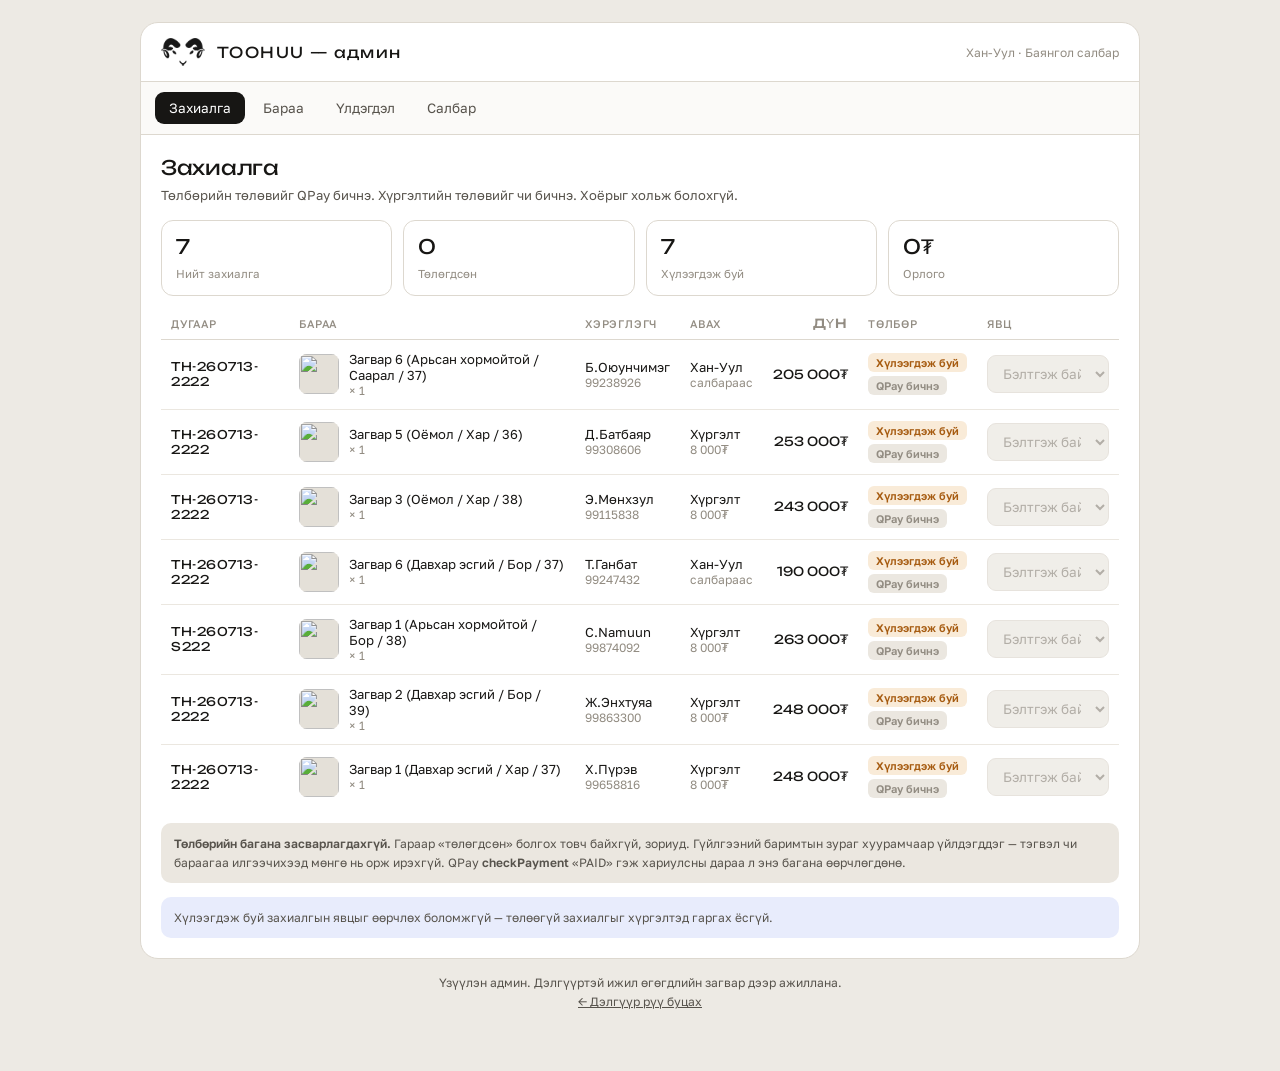
==== admin.html @ 9daf8ca8 "Admin: light/dark mode that follows the system setting" ====
<!DOCTYPE html>
<html lang="mn">
<head>
<meta charset="utf-8">
<meta name="viewport" content="width=device-width, initial-scale=1">
<meta name="color-scheme" content="light dark">
<meta name="theme-color" content="#FFFFFF" media="(prefers-color-scheme: light)">
<meta name="theme-color" content="#1C1B19" media="(prefers-color-scheme: dark)">
<link rel="icon" href="[data-uri]">
<title>TOOHUU — админ</title>
<link rel="preconnect" href="https://fonts.googleapis.com">
<link rel="preconnect" href="https://fonts.gstatic.com" crossorigin>
<link href="https://fonts.googleapis.com/css2?family=Unbounded:wght@400;600&family=Golos+Text:wght@400;500;600&display=swap" rel="stylesheet">
<style>
  :root{
    --ink:#171614; --ink-2:#57534C; --ink-3:#928C82;
    --paper:#EDEAE4; --card:#FFF; --line:#DDD8CF; --line-2:#EBE7E0;
    --signal:#1E4FE0; --signal-soft:#E8ECFC;
    --ok:#0F6B45; --ok-soft:#DFF0E7;
    --warn:#A65B10; --warn-soft:#F9EBD8;
    --stop:#A82121; --stop-soft:#F8E5E5;
    --on-ink:#fff; --subtle:#FBFAF8; --img:#E4E0D8; --bar:rgba(255,255,255,.94);
    --hot-bg:#2B1A12; --hot-fg:#F6C89A; --ticket:#171614;
    color-scheme: light;
  }
  /* ── dark mode: follows the phone / computer setting automatically ── */
  @media (prefers-color-scheme: dark){
    :root{
      color-scheme: dark;
      --ink:#EDEAE4; --ink-2:#B9B4AB; --ink-3:#8C877E; --on-ink:#171614;
      --paper:#121110; --card:#1C1B19; --line:#36332E; --line-2:#2A2825;
      --subtle:#232120; --img:#2B2926; --bar:rgba(28,27,25,.92);
      --hot-bg:#F6C89A; --hot-fg:#2B1A12;
      --signal:#4C74FF; --signal-soft:#1B2340;
      --ok:#5FD3A0; --ok-soft:#163126;
      --warn:#F0B26A; --warn-soft:#3A2A17;
      --stop:#E5534B; --stop-soft:#3C1C1B;
      --ticket:#262420;
    }
    .mark img{filter:invert(1)}                 /* black logo -> white on dark */
  }

  *{box-sizing:border-box;margin:0;padding:0}
  body{font-family:'Golos Text',system-ui,sans-serif;background:var(--paper);color:var(--ink);
       -webkit-font-smoothing:antialiased;padding:22px 14px 60px}
  .wrap{max-width:1000px;margin:0 auto;background:var(--card);border:1px solid var(--line);border-radius:18px;overflow:hidden}

  header{display:flex;align-items:center;gap:12px;padding:15px 20px;border-bottom:1px solid var(--line)}
  .mark{width:44px;display:grid;place-items:center;flex:none}
  .mark img{width:100%;height:auto;display:block}
  .brand{font-family:'Unbounded';font-size:15px;letter-spacing:1.4px}
  .who{margin-left:auto;font-size:12px;color:var(--ink-3)}

  nav{display:flex;gap:4px;padding:10px 14px;border-bottom:1px solid var(--line);background:var(--subtle)}
  nav button{border:none;background:none;font:inherit;font-size:13.5px;padding:8px 14px;border-radius:9px;
             cursor:pointer;color:var(--ink-2)}
  nav button[aria-current="true"]{background:var(--ink);color:var(--on-ink)}
  nav button:focus-visible{outline:2px solid var(--signal);outline-offset:2px}
  .badge{display:inline-block;margin-left:6px;background:var(--stop);color:#fff;font-size:10px;font-weight:600;
         border-radius:999px;padding:1px 6px;vertical-align:1px}

  main{padding:20px}
  h1{font-family:'Unbounded';font-size:20px;font-weight:400;letter-spacing:-.3px}
  .lede{font-size:13px;color:var(--ink-2);margin-top:5px;line-height:1.55}
  .eyebrow{font-size:10.5px;letter-spacing:1.5px;text-transform:uppercase;color:var(--ink-3);margin:22px 0 9px}

  table{width:100%;border-collapse:collapse;margin-top:12px;font-size:13px}
  th{text-align:left;font-weight:500;font-size:11px;letter-spacing:.8px;text-transform:uppercase;color:var(--ink-3);
     padding:8px 10px;border-bottom:1px solid var(--line)}
  td{padding:11px 10px;border-bottom:1px solid var(--line-2);vertical-align:middle}
  tr:last-child td{border-bottom:none}
  .mono{font-family:'Unbounded';font-size:12px;letter-spacing:.5px}
  .num{text-align:right;font-family:'Unbounded';font-size:12.5px;white-space:nowrap}

  .pill{display:inline-block;font-size:11px;font-weight:600;padding:3px 8px;border-radius:6px;white-space:nowrap}
  .pill.paid{background:var(--ok-soft);color:var(--ok)}
  .pill.pending{background:var(--warn-soft);color:var(--warn)}
  .pill.cancel{background:var(--stop-soft);color:var(--stop)}
  .pill.lock{background:var(--line-2);color:var(--ink-3)}
  .pill.hot{background:var(--hot-bg);color:var(--hot-fg)}
  .pill.new{background:var(--signal);color:#fff}
  .tick{display:flex;align-items:center;gap:8px;font-size:13px;color:var(--ink);letter-spacing:0;
        text-transform:none;margin:0;padding:9px 0}
  .tick input{width:16px;height:16px;accent-color:var(--ink);cursor:pointer}
  /* variants: a list, not a 7-column table, so it works one-handed on a phone */
  .vfilter{display:flex;flex-wrap:wrap;align-items:center;gap:6px;margin-top:10px}
  .vfilter>span{font-size:10.5px;letter-spacing:1.3px;text-transform:uppercase;color:var(--ink-3);min-width:70px}
  .fchip{flex:none;border:1px solid var(--line);background:var(--card);border-radius:999px;padding:6px 12px;
         font:inherit;font-size:12.5px;cursor:pointer;color:var(--ink)}
  .fchip[aria-pressed="true"]{background:var(--ink);color:var(--on-ink);border-color:var(--ink)}
  .vcount{font-size:12.5px;color:var(--ink-3);margin-left:auto}
  .vlist{margin-top:12px;border:1px solid var(--line);border-radius:12px;overflow:hidden}
  .vrow{display:grid;grid-template-columns:minmax(170px,1.3fr) 100px 118px 2fr;gap:10px 14px;align-items:center;
        padding:9px 12px;border-bottom:1px solid var(--line-2)}
  .vrow:last-child{border-bottom:none}
  .vrow.off{background:var(--subtle)}
  .vrow.off .vsel span,.vrow.off .vprice{opacity:.45}
  label.vsel,label.vpre{display:flex;align-items:center;margin:0;letter-spacing:0;text-transform:none;cursor:pointer}
  label.vsel{gap:10px;font-size:13.5px;color:var(--ink)}
  label.vpre{gap:7px;font-size:12.5px;color:var(--ink-2)}
  .vsel input,.vpre input{width:18px;height:18px;accent-color:var(--ink);flex:none;margin:0}
  .vprice{font-family:'Unbounded';font-size:12.5px;text-align:right;white-space:nowrap}
  .vstock{display:flex;flex-wrap:wrap;gap:8px 14px;justify-content:flex-end}
  .stepper{display:flex;align-items:center;gap:4px}
  .stepper span{font-size:11.5px;color:var(--ink-3);margin-right:2px;max-width:96px;overflow:hidden;
                text-overflow:ellipsis;white-space:nowrap}
  .stepper button{width:30px;height:30px;border:1px solid var(--line);border-radius:8px;background:var(--card);
                  font-size:16px;line-height:1;cursor:pointer;color:var(--ink);padding:0}
  .stepper button:disabled{opacity:.35;cursor:default}
  .stepper input{width:54px;padding:5px 4px;text-align:center;font-size:13px}
  .stepper.dim{opacity:.5}
  .vempty{padding:18px;text-align:center;color:var(--ink-3);font-size:13px}
  /* branches */
  .blist{margin-top:14px;border:1px solid var(--line);border-radius:12px}
  .brow{display:grid;grid-template-columns:1fr auto auto;gap:10px 12px;align-items:center;padding:10px 12px;
        border-bottom:1px solid var(--line-2)}
  .brow:last-child{border-bottom:none}
  .bmeta{font-size:12px;color:var(--ink-3);white-space:nowrap}
  .gallery{display:grid;grid-template-columns:repeat(auto-fill,minmax(112px,1fr));gap:10px;padding:10px;
           border:1.5px dashed var(--line);border-radius:14px;background:var(--subtle);transition:border-color .15s,background .15s}
  .gallery.drag{border-color:var(--signal);background:var(--signal-soft)}
  .gtile{position:relative;aspect-ratio:1;border-radius:10px;overflow:hidden;background:var(--img);border:2px solid transparent}
  .gtile.main{border-color:var(--ink)}
  .gtile img{width:100%;height:100%;object-fit:cover;display:block;cursor:pointer}
  .gmain{position:absolute;left:6px;top:6px;background:var(--ink);color:var(--on-ink);font-size:10.5px;font-weight:600;
         padding:2px 7px;border-radius:6px}
  .gx{position:absolute;right:5px;top:5px;width:26px;height:26px;border-radius:50%;border:none;
      background:rgba(0,0,0,.62);color:#fff;cursor:pointer;font-size:15px;line-height:1}
  .gmove{position:absolute;left:5px;right:5px;bottom:5px;display:flex;justify-content:space-between}
  .gmove button{width:28px;height:26px;border:none;border-radius:7px;background:rgba(255,255,255,.9);color:#171614;cursor:pointer;font-size:13px}
  .gmove button:disabled{opacity:0;pointer-events:none}
  label.gadd{aspect-ratio:1;margin:0;border:1.5px dashed var(--ink-3);border-radius:10px;background:var(--card);
             display:flex;flex-direction:column;align-items:center;justify-content:center;gap:4px;cursor:pointer;
             font-size:12px;letter-spacing:0;text-transform:none;color:var(--ink-2);text-align:center}
  label.gadd b{font-size:28px;font-weight:400;line-height:1}
  label.gadd:hover{border-color:var(--ink)}
  .ghint{font-size:12px;color:var(--ink-3);margin-top:7px;line-height:1.5}
  details.more{margin:0 0 14px}
  details.more summary{cursor:pointer;font-size:12.5px;color:var(--ink-2)}

  select,input,textarea{border:1px solid var(--line);border-radius:9px;padding:9px 11px;font:inherit;font-size:13.5px;
    background:var(--card);color:var(--ink);width:100%;resize:none}
  select:focus,input:focus,textarea:focus{outline:none;border-color:var(--signal)}
  select:disabled{background:var(--line-2);color:var(--ink-3);cursor:not-allowed}
  label{display:block;font-size:10.5px;letter-spacing:1.3px;text-transform:uppercase;color:var(--ink-3);margin:0 0 6px}
  .field{margin-bottom:14px}
  .cols{display:grid;grid-template-columns:1fr 1fr;gap:14px}
  .cols3{display:grid;grid-template-columns:1fr 1fr 1fr;gap:14px}

  .btn{border:none;border-radius:10px;padding:11px 18px;font:inherit;font-size:13.5px;font-weight:600;
       background:var(--ink);color:var(--on-ink);cursor:pointer}
  .btn:disabled{background:var(--line);color:var(--ink-3);cursor:not-allowed}
  .btn.signal{background:var(--signal);color:#fff}
  .btn.ghost{background:none;border:1px solid var(--line);color:var(--ink);font-weight:500}
  .btn.sm{padding:7px 12px;font-size:12.5px}
  .btn:focus-visible{outline:2px solid var(--signal);outline-offset:2px}
  .bar{display:flex;gap:9px;align-items:center;margin-top:18px;flex-wrap:wrap}

  .note{font-size:12px;line-height:1.6;color:var(--ink-2);background:var(--signal-soft);border-radius:10px;
        padding:11px 13px;margin-top:14px}
  .note.warn{background:var(--warn-soft);color:var(--warn)}
  .note.lock{background:var(--line-2);color:var(--ink-2)}
  .note b{font-weight:600}

  .steps{display:flex;gap:6px;margin-bottom:20px;flex-wrap:wrap}
  .stp{font-size:12px;padding:6px 11px;border-radius:8px;background:var(--line-2);color:var(--ink-3)}
  .stp.on{background:var(--ink);color:var(--on-ink)}
  .stp.done{background:var(--ok-soft);color:var(--ok)}

  .chips{display:flex;flex-wrap:wrap;gap:6px;margin-top:8px}
  .chip{display:flex;align-items:center;gap:6px;border:1px solid var(--line);border-radius:8px;padding:6px 10px;
        font-size:12.5px;background:var(--subtle)}
  .chip button{border:none;background:none;color:var(--ink-3);cursor:pointer;font-size:15px;line-height:1;padding:0}

  .off td{opacity:.35}
  .off input[type=number]{pointer-events:none}

  .kpi{display:grid;grid-template-columns:repeat(4,1fr);gap:11px;margin-top:14px}
  .k{border:1px solid var(--line);border-radius:12px;padding:13px 14px}
  .k b{display:block;font-family:'Unbounded';font-size:20px;font-weight:400;margin-bottom:3px}
  .k span{font-size:11.5px;color:var(--ink-3)}

  .thumb{width:40px;height:40px;border-radius:8px;object-fit:cover;background:var(--img)}
  .rowflex{display:flex;align-items:center;gap:10px}
  .foot{max-width:1000px;margin:14px auto 0;font-size:12px;color:var(--ink-2);text-align:center;line-height:1.6}
  @media (max-width:760px){
    body{padding:0}
    .wrap{border:none;border-radius:0;min-height:100dvh}
    header{position:sticky;top:0;z-index:12;background:var(--card);
           padding-top:max(15px,env(safe-area-inset-top))}
    .who{display:none}
    nav{position:sticky;top:66px;z-index:11;overflow-x:auto;scrollbar-width:none}
    nav::-webkit-scrollbar{display:none}
    nav button{flex:none;white-space:nowrap}
    main{padding:16px 15px calc(30px + env(safe-area-inset-bottom))}
    .cols,.cols3{grid-template-columns:1fr;gap:0}
    .kpi{grid-template-columns:1fr 1fr}
    input,select,textarea{font-size:16px}          /* stops iOS zooming on focus */
    .btn{padding:13px 18px}
    .bar .btn{flex:1}

    /* A 7-column table cannot be read on a 390px screen.
       Each row becomes a card; the header labels move onto the cells. */
    table{display:block}
    thead{display:none}
    tbody,tr{display:block}
    tr{border:1px solid var(--line);border-radius:12px;padding:6px 12px;margin-bottom:10px}
    td{display:flex;align-items:center;gap:12px;padding:9px 0;border-bottom:1px solid var(--line-2);
       text-align:left!important}
    tr td:last-child{border-bottom:none}
    td:before{content:attr(data-l);flex:none;width:88px;font-size:10.5px;letter-spacing:.8px;
              text-transform:uppercase;color:var(--ink-3)}
    td.num{justify-content:flex-start}
    td select{width:auto;flex:1}

    /* the save / continue buttons stay under the thumb while scrolling a long form */
    .bar.actions{position:sticky;bottom:0;z-index:5;background:var(--card);margin:18px -15px 0;
                 padding:12px 15px calc(12px + env(safe-area-inset-bottom));border-top:1px solid var(--line)}
    .vfilter{flex-wrap:nowrap;overflow-x:auto;scrollbar-width:none;padding-bottom:2px}
    .vfilter::-webkit-scrollbar{display:none}
    .vcount{flex-basis:100%;margin-left:0}
    .vrow{grid-template-columns:1fr auto;gap:10px;padding:12px}
    label.vpre,.vstock{grid-column:1/-1}
    .vstock{justify-content:flex-start}
    .vrow.off label.vpre,.vrow.off .vstock{display:none}
    .stepper button{width:40px;height:40px;font-size:18px}
    .stepper input{width:60px;padding:8px 4px}
    .brow{grid-template-columns:1fr auto}
    .bmeta{grid-column:1/-1;order:3;white-space:normal}

  }
</style>
</head>
<body>
<div class="wrap">
  <header>
    <div class="mark"><img src="[data-uri]" alt="TOOHUU"></div>
    <div><div class="brand">TOOHUU — админ</div></div>
    <div class="who" id="who"></div>
  </header>
  <nav id="nav"></nav>
  <main id="main"></main>
</div>
<p class="foot">Үзүүлэн админ. Дэлгүүртэй ижил өгөгдлийн загвар дээр ажиллана.<br>
<a href="index.html" style="color:var(--ink-2)">← Дэлгүүр рүү буцах</a></p>

<script>
const IMG = id => `https://drive.google.com/thumbnail?id=${id}&sz=w400`;

// Google Drive API key (Drive API only, restricted to this site's domain).
// Needed to LIST the files in a folder; a public folder link alone is not enough.
const DRIVE_API_KEY = '';

// Accepts a folder link in any common form, or a bare ID. Returns the ID or ''.
function driveFolderId(input){
  const s = String(input || '').trim();
  let m = s.match(/\/folders\/([A-Za-z0-9_-]{10,})/) || s.match(/[?&]id=([A-Za-z0-9_-]{10,})/);
  if (m) return m[1];
  return /^[A-Za-z0-9_-]{10,}$/.test(s) ? s : '';
}

async function loadFolder(){
  const d = draft;
  const id = driveFolderId(d.folder);
  d.images = []; d.imgError = '';
  if (!id){ d.imgState = 'error'; d.imgError = 'Google Drive хавтасны холбоос буруу байна.'; return render(); }
  if (!DRIVE_API_KEY){ d.imgState = 'error';
    d.imgError = 'Drive API түлхүүр тохируулаагүй байна (admin.html доторх DRIVE_API_KEY).'; return render(); }
  d.imgState = 'loading'; render();
  const q = encodeURIComponent(`'${id}' in parents and mimeType contains 'image/' and trashed = false`);
  const url = `https://www.googleapis.com/drive/v3/files?q=${q}&fields=files(id,name)&pageSize=100&key=${DRIVE_API_KEY}`;
  try {
    const r = await fetch(url);
    if (!r.ok){
      d.imgState = 'error';
      d.imgError = r.status === 404 || r.status === 403
        ? 'Хавтас олдсонгүй эсвэл нээлттэй биш. Drive дээр Share → "Anyone with the link" → Viewer болго.'
        : `Drive алдаа (${r.status}).`;
      return render();
    }
    const files = ((await r.json()).files || [])
      .sort((a,b) => a.name.localeCompare(b.name, undefined, { numeric:true }));   // 2.png before 10.png
    if (!files.length){ d.imgState = 'error'; d.imgError = 'Энэ хавтсанд зураг алга.'; return render(); }
    d.images = files.map(f => IMG(f.id)); d.imgState = 'ok';
  } catch(e){
    d.imgState = 'error'; d.imgError = 'Сүлжээний алдаа. Дахин оролдоно уу.';
  }
  render();
}

// The first image is the one shown on the product card.
const setMainImage = i => { const im = draft.images; im.unshift(im.splice(i,1)[0]); render(); };
const mnt = n => (n||0).toLocaleString('en-US').replace(/,/g,' ')+'₮';

const BRANCHES = [
  { id:'b1', name:'Хан-Уул' },
  { id:'b2', name:'Баянгол' },
];

// ── seed data ─────────────────────────────────────────────────────
const PHOTOS = [
  '1pP1auaBUZYbFWE0FGjiCd6GPZXHcW5si','1O0p_aYITX3Pz26KRujCVK2PeSSjwulaW',
  '1FDyZhAbipsw4lj3e2s1Hvl3laB-XpzPy','1PL4o0qKgbBRcOj7iYnZlGwYxjrfGyvI7',
  '19k7DWaoy8GBH_-LRWXZDEjH99xBU7f1w','1nm0Z1egXShnIfBkGEZ59JT5k3FvpBLsY',
  '1cizVnbz7sJ-iqEzjJfXlCfYOdRkqjv_h','1fNsLbRMzLrY9fteJqciMDfSw--ob8vFb',
  '1CP3OicBLrZi2PBAde9NYt_PVXO843TpQ',
];
let seed=11; const rnd=n=>{seed=(seed*1103515245+12345)&0x7fffffff;return seed%n};

const PRODUCTS = [];
const INV = {};   // variant_id -> { branch_id: qty }

function seedProducts(){
  const axes = [
    { name:'Хийцлэл', values:['Оёмол','Давхар эсгий','Арьсан хормойтой'] },
    { name:'Өнгө',    values:['Хар','Бор','Саарал'] },
    { name:'Хэмжээ',  values:['36','37','38','39','40','41','42','43'] },
  ];
  PHOTOS.forEach((img,i)=>{
    const kids = i >= 7;
    const p = { id:'m'+(i+1), sku:'TH-0'+(i+1), name:'Загвар '+(i+1), base_price:165000+rnd(9)*10000,
                image:IMG(img), is_active:true, category: kids?'kids':'main',
                hot: [0,2,4,7].includes(i), fresh: [1,4,8].includes(i),
                axes:axes.map(a=>({...a,values:[...a.values]})), variants:[] };
    for(const h of axes[0].values) for(const c of axes[1].values) for(const s of axes[2].values){
      if(rnd(10)<3) continue;
      const id = `${p.id}-${h[0]}${c[0]}${s}`;
      const pre = rnd(10)<2;
      p.variants.push({ id, sku:id.toUpperCase(), options:{'Хийцлэл':h,'Өнгө':c,'Хэмжээ':s},
        price_delta:(h==='Давхар эсгий'?25000:h==='Арьсан хормойтой'?40000:0)+(+s>=42?10000:0), is_preorder:pre });
      INV[id] = {};
      if(!pre){ const a=rnd(4), b=rnd(3); if(a) INV[id].b1=a; if(b) INV[id].b2=b; }
    }
    PRODUCTS.push(p);
  });
}
seedProducts();

// ── orders ────────────────────────────────────────────────────────
const AB='23456789ABCDEFGHJKLMNPQRSTUVWXYZ';
const rndNo = () => { let s=''; for(let i=0;i<4;i++) s+=AB[rnd(AB.length)]; return `TH-260713-${s}`; };
const ORDERS = [];
function seedOrders(){
  const names=['Б.Оюунчимэг','Д.Батбаяр','Э.Мөнхзул','Т.Ганбат','С.Namuun','Ж.Энхтуяа','Х.Пүрэв'];
  for(let i=0;i<7;i++){
    const p = PRODUCTS[rnd(PRODUCTS.length)];
    const v = p.variants[rnd(p.variants.length)];
    const qty = 1+rnd(2);
    const unit = p.base_price+v.price_delta;
    const method = rnd(3)===0 ? 'pickup' : 'delivery';
    const fee = method==='delivery' && unit*qty<300000 ? 8000 : 0;
    const paid = rnd(4) !== 0;
    ORDERS.push({
      no:rndNo(), name:names[i], phone:'99'+(100000+rnd(899999)),
      method, branch: method==='pickup' ? BRANCHES[rnd(2)].id : null,
      item:`${p.name} (${Object.values(v.options).join(' / ')})`, img:p.image, qty,
      subtotal:unit*qty, fee, total:unit*qty+fee,
      payment: paid ? 'paid' : 'pending',
      fulfillment: paid ? (rnd(3)===0 ? 'shipped' : 'preparing') : 'preparing',
    });
  }
}
seedOrders();

// ── shell ─────────────────────────────────────────────────────────
let tab='orders', draft=null;
const nav=document.getElementById('nav'), main=document.getElementById('main');

function renderNav(){
  const pend = ORDERS.filter(o=>o.payment==='paid' && o.fulfillment==='preparing').length;
  nav.innerHTML = [
    ['orders',`Захиалга${pend?`<span class="badge">${pend}</span>`:''}`],
    ['products','Бараа'],
    ['stock','Үлдэгдэл'],
    ['branches','Салбар'],
  ].map(([k,l])=>`<button aria-current="${tab===k}" onclick="setTab('${k}')">${l}</button>`).join('');
  const who = document.getElementById('who');
  if (who) who.textContent = BRANCHES.map(b => b.name).join(' · ') + ' салбар';
}
const setTab = t => { tab=t; draft=null; branchMsg=null; render(); };
function render(){ renderNav(); ({orders:ordersView, products:productsView, stock:stockView, branches:branchesView, newp:newProductView}[tab])(); }

// ── BRANCHES ──────────────────────────────────────────────────────
let branchMsg = null, newBranchName = '';
const stockSum = st => BRANCHES.reduce((s,b) => s + (st[b.id] || 0), 0);
const emptyStock = () => Object.fromEntries(BRANCHES.map(b => [b.id, 0]));
const branchStock = bid => Object.values(INV).reduce((s,inv) => s + (inv[bid] || 0), 0);
const openPickups = bid => ORDERS.filter(o => o.method==='pickup' && o.branch===bid && o.fulfillment!=='collected').length;
const nextBranchId = () => 'b' + (Math.max(0, ...BRANCHES.map(b => +b.id.slice(1) || 0)) + 1);
const cleanName = s => String(s || '').replace(/\s+/g, ' ').trim().slice(0, 40);
const nameTaken = (name, exceptId) => BRANCHES.some(b => b.id !== exceptId && b.name.toLowerCase() === name.toLowerCase());
function flash(kind, text){ branchMsg = { kind, text }; render(); }

function addBranch(){
  const name = cleanName(newBranchName);
  if (!name) return flash('err', 'Салбарын нэр оруулна уу.');
  if (nameTaken(name)) return flash('err', `«${name}» нэртэй салбар аль хэдийн байна.`);
  BRANCHES.push({ id: nextBranchId(), name });
  newBranchName = '';
  flash('ok', `«${name}» салбар нэмэгдлээ. Үлдэгдлийг «Бараа → Засах»-аас оруулна.`);
}
function renameBranch(bid, value){
  const b = BRANCHES.find(x => x.id === bid);
  if (!b) return;
  const name = cleanName(value);
  if (!name) return flash('err', 'Салбарын нэр хоосон байж болохгүй.');
  if (nameTaken(name, bid)) return flash('err', `«${name}» нэртэй салбар аль хэдийн байна.`);
  if (name === b.name) return render();
  const old = b.name; b.name = name;
  flash('ok', `«${old}» → «${name}» болж өөрчлөгдлөө.`);
}
function deleteBranch(bid){
  const b = BRANCHES.find(x => x.id === bid);
  if (!b) return;
  if (BRANCHES.length <= 1) return flash('err', 'Дор хаяж нэг салбар байх ёстой.');
  const open = openPickups(bid);
  if (open) return flash('err', `«${b.name}»-аас авах ${open} захиалга дуусаагүй байна. Эхлээд тэдгээрийг хүлээлгэн өгнө үү.`);
  const st = branchStock(bid);
  if (!confirm(`«${b.name}» салбарыг устгах уу?${st ? ` Тэнд бүртгэлтэй ${st} хос үлдэгдэл хамт устна.` : ''}`)) return;
  Object.values(INV).forEach(inv => { delete inv[bid]; });
  BRANCHES.splice(BRANCHES.indexOf(b), 1);
  flash('ok', `«${b.name}» салбар устлаа.`);
}

function branchesView(){
  main.innerHTML = `
    <h1>Салбар</h1>
    <p class="lede">Үлдэгдэл салбар бүрд тусдаа хадгалагдана. Худалдан авагч «салбараас авах»-ыг сонгоход эдгээр гарна.</p>
    ${branchMsg ? `<div class="note ${branchMsg.kind==='err'?'warn':''}">${esc(branchMsg.text)}</div>` : ''}
    <div class="blist">
      ${BRANCHES.map(b => `<div class="brow">
        <input value="${esc(b.name)}" aria-label="Салбарын нэр" maxlength="40"
               onchange="renameBranch('${b.id}', this.value)" onkeydown="if(event.key==='Enter')this.blur()">
        <span class="bmeta">${branchStock(b.id)} хос · хүлээгдэж буй ${openPickups(b.id)} захиалга</span>
        <button class="btn ghost sm" style="color:var(--stop)" onclick="deleteBranch('${b.id}')"
                ${BRANCHES.length<=1?'disabled':''}>Устгах</button>
      </div>`).join('')}
    </div>
    <div class="bar">
      <input id="nb" value="${esc(newBranchName)}" placeholder="Шинэ салбарын нэр" maxlength="40"
             style="flex:1;min-width:180px" oninput="newBranchName=this.value" onkeydown="if(event.key==='Enter')addBranch()">
      <button class="btn signal" onclick="addBranch()">＋ Салбар нэмэх</button>
    </div>
    <div class="note">Нэрийг засаад Enter дарах эсвэл талбараас гарахад хадгалагдана. Шинэ салбарын үлдэгдэл 0-ээс эхэлнэ.</div>
  `;
}

// ── ORDERS ────────────────────────────────────────────────────────
const FSTEPS = {
  delivery:[['preparing','Бэлтгэж байна'],['shipped','Хүргэлтэд гарсан'],['delivered','Хүргэгдсэн']],
  pickup:  [['preparing','Бэлтгэж байна'],['ready_for_pickup','Салбарт бэлэн'],['collected','Хүлээн авсан']],
};

function ordersView(){
  const paid = ORDERS.filter(o=>o.payment==='paid');
  const revenue = paid.reduce((s,o)=>s+o.total,0);
  main.innerHTML = `
    <h1>Захиалга</h1>
    <p class="lede">Төлбөрийн төлөвийг QPay бичнэ. Хүргэлтийн төлөвийг чи бичнэ. Хоёрыг хольж болохгүй.</p>
    <div class="kpi">
      <div class="k"><b>${ORDERS.length}</b><span>Нийт захиалга</span></div>
      <div class="k"><b>${paid.length}</b><span>Төлөгдсөн</span></div>
      <div class="k"><b>${ORDERS.length-paid.length}</b><span>Хүлээгдэж буй</span></div>
      <div class="k"><b>${mnt(revenue)}</b><span>Орлого</span></div>
    </div>
    <table>
      <thead><tr>
        <th>Дугаар</th><th>Бараа</th><th>Хэрэглэгч</th><th>Авах</th>
        <th class="num">Дүн</th><th>Төлбөр</th><th>Явц</th>
      </tr></thead>
      <tbody>
      ${ORDERS.map((o,i)=>{
        const steps = FSTEPS[o.method];
        const locked = o.payment !== 'paid';
        return `<tr>
          <td class="mono" data-l="Дугаар">${o.no}</td>
          <td data-l="Бараа"><div class="rowflex"><img class="thumb" src="${o.img}" alt="">
              <div><div>${o.item}</div><div style="color:var(--ink-3);font-size:12px">× ${o.qty}</div></div></div></td>
          <td data-l="Хэрэглэгч">${o.name}<div style="color:var(--ink-3);font-size:12px">${o.phone}</div></td>
          <td data-l="Авах">${o.method==='pickup'
                ? esc((BRANCHES.find(b=>b.id===o.branch)||{name:'Хаагдсан салбар'}).name)+'<div style="color:var(--ink-3);font-size:12px">салбараас</div>'
                : 'Хүргэлт<div style="color:var(--ink-3);font-size:12px">'+(o.fee?mnt(o.fee):'үнэгүй')+'</div>'}</td>
          <td class="num" data-l="Дүн">${mnt(o.total)}</td>
          <td data-l="Төлбөр"><span class="pill ${o.payment}">${o.payment==='paid'?'Төлөгдсөн':'Хүлээгдэж буй'}</span>
              <div style="margin-top:4px"><span class="pill lock">QPay бичнэ</span></div></td>
          <td data-l="Явц">
            <select ${locked?'disabled':''} onchange="setFulfil(${i}, this.value)">
              ${steps.map(([k,l])=>`<option value="${k}" ${o.fulfillment===k?'selected':''}>${l}</option>`).join('')}
            </select>
          </td>
        </tr>`;
      }).join('')}
      </tbody>
    </table>
    <div class="note lock"><b>Төлбөрийн багана засварлагдахгүй.</b> Гараар «төлөгдсөн» болгох товч байхгүй, зориуд.
      Гүйлгээний баримтын зураг хуурамчаар үйлдэгддэг — тэгвэл чи бараагаа илгээчихээд мөнгө нь орж ирэхгүй.
      QPay <b>checkPayment</b> «PAID» гэж хариулсны дараа л энэ багана өөрчлөгдөнө.</div>
    <div class="note">Хүлээгдэж буй захиалгын явцыг өөрчлөх боломжгүй — төлөөгүй захиалгыг хүргэлтэд гаргах ёсгүй.</div>
  `;
}
const setFulfil = (i,v) => { ORDERS[i].fulfillment=v; render(); };

// ── PRODUCTS ──────────────────────────────────────────────────────
function productsView(){
  main.innerHTML = `
    <h1>Бараа</h1>
    <p class="lede">Загвар бүр олон хувилбартай. Хувилбарыг гараар нэмэхгүй — матрицаас үүсгэнэ.</p>
    <div class="bar"><button class="btn signal" onclick="startDraft()">＋ Шинэ загвар нэмэх</button></div>
    <table>
      <thead><tr><th>Загвар</th><th>Ангилал</th><th>Тэмдэг</th><th class="num">Суурь үнэ</th>
        <th class="num">Хувилбар</th><th class="num">Бэлэн</th><th>Төлөв</th><th></th></tr></thead>
      <tbody>${PRODUCTS.map(p=>{
        const stock = p.variants.filter(v=>!v.is_preorder)
          .reduce((s,v)=>s+Object.values(INV[v.id]||{}).reduce((a,q)=>a+q,0),0);
        return `<tr>
          <td data-l="Загвар"><div class="rowflex"><img class="thumb" src="${p.image}" alt="">
              <div><b style="font-weight:500">${esc(p.name)}</b>
              <div class="mono" style="color:var(--ink-3)">${esc(p.sku)}</div></div></div></td>
          <td data-l="Ангилал">${p.category==='kids'?'Хүүхдийн':'Үндсэн'}</td>
          <td data-l="Тэмдэг">${[p.hot?'<span class="pill hot">Эрэлттэй</span>':'',
                 p.fresh?'<span class="pill new">Шинэ</span>':''].join(' ') || '<span style="color:var(--ink-3)">—</span>'}</td>
          <td class="num" data-l="Суурь үнэ">${mnt(p.base_price)}</td>
          <td class="num" data-l="Хувилбар">${p.variants.length}</td>
          <td class="num" data-l="Бэлэн">${stock}</td>
          <td data-l="Төлөв"><span class="pill ${p.is_active?'paid':'cancel'}">${p.is_active?'Идэвхтэй':'Хаагдсан'}</span></td>
          <td data-l="Үйлдэл"><div style="display:flex;gap:6px;justify-content:flex-end">
            <button class="btn ghost sm" onclick="startDraft('${p.id}')">Засах</button>
            <button class="btn ghost sm" style="color:var(--stop)" onclick="deleteProduct('${p.id}')">Устгах</button>
          </div></td>
        </tr>`;
      }).join('')}</tbody>
    </table>
  `;
}

// ── NEW / EDIT PRODUCT — the part that actually matters ──────────
const esc = s => String(s ?? '').replace(/[&<>"']/g, c => ({'&':'&amp;','<':'&lt;','>':'&gt;','"':'&quot;',"'":'&#39;'}[c]));
const comboKey = (axes, opts) => JSON.stringify(axes.map(a => opts[a.name]));

// Ids must never be reused: after a delete, "length+1" would collide with a live product.
const nextProductId = () => 'm' + (Math.max(0, ...PRODUCTS.map(p => +p.id.slice(1) || 0)) + 1);

// Recover per-axis surcharges from existing variants. Prices are additive
// (axis surcharges summed), so two variants that differ on one axis only
// give that axis value's surcharge exactly.
function fitDeltas(p){
  return p.axes.map(a => {
    const ref = a.values[0], deltas = { [ref]: 0 };
    const others = p.axes.filter(x => x.name !== a.name);
    const sig = v => JSON.stringify(others.map(x => v.options[x.name]));
    const atRef = new Map(p.variants.filter(v => v.options[a.name] === ref).map(v => [sig(v), v.price_delta]));
    for (const val of a.values.slice(1)) {
      const pair = p.variants.find(v => v.options[a.name] === val && atRef.has(sig(v)));
      deltas[val] = pair ? pair.price_delta - atRef.get(sig(pair)) : 0;
    }
    return { name: a.name, values: [...a.values], deltas };
  });
}

function startDraft(pid){
  const p = pid && PRODUCTS.find(x => x.id === pid);
  draft = p ? {
    step:1, editingId:p.id,
    name:p.name, sku:p.sku, price:p.base_price, description:p.description || '',
    folder:'', imgUrl:'', images:[...(p.images && p.images.length ? p.images : [p.image])], imgState:'', imgError:'',
    category:p.category || 'main', hot:!!p.hot, fresh:!!p.fresh, active:p.is_active !== false, imgBusy:0,
    axes: fitDeltas(p),
    origValues: Object.fromEntries(p.axes.map(a => [a.name, [...a.values]])),
    existing: new Map(p.variants.map(v => [comboKey(p.axes, v.options), v])),
    combos:[],
  } : {
    step:1, editingId:null,
    name:'', sku:'', price:180000, description:'', folder:'', imgUrl:'', images:[], imgState:'', imgError:'',
    category:'main', hot:false, fresh:false, active:true, imgBusy:0,
    axes:[
      { name:'Хийцлэл', values:['Оёмол','Давхар эсгий'], deltas:{'Оёмол':0,'Давхар эсгий':25000} },
      { name:'Өнгө',    values:['Хар','Бор'],            deltas:{'Хар':0,'Бор':0} },
      { name:'Хэмжээ',  values:['38','39','40','41'],    deltas:{'38':0,'39':0,'40':0,'41':0} },
    ],
    origValues:null, existing:new Map(),
    combos:[],
  };
  tab='newp'; render();
}

function deleteProduct(pid){
  const p = PRODUCTS.find(x => x.id === pid);
  if (!p) return;
  if (!confirm(`"${p.name}" загварыг ${p.variants.length} хувилбартай нь устгах уу? Буцаах боломжгүй.`)) return;
  p.variants.forEach(v => delete INV[v.id]);
  PRODUCTS.splice(PRODUCTS.indexOf(p), 1);
  render();
}

// A single image: a Drive *file* share link (needs no API key) or any https image URL.
function driveImageUrl(input){
  const s = String(input || '').trim();
  if (/\/folders\//.test(s)) return { error:'Энэ бол хавтасны холбоос. Дээрх «Google Drive хавтас» талбарт оруулна уу.' };
  const m = s.match(/\/file\/d\/([A-Za-z0-9_-]{10,})/) || s.match(/[?&]id=([A-Za-z0-9_-]{10,})/);
  if (m) return { url: IMG(m[1]) };
  if (/^https:\/\/\S+$/.test(s)) return { url: s };
  return { error:'Зургийн холбоос буруу байна (https://… эсвэл Google Drive файлын холбоос).' };
}
function addImageUrl(){
  const r = driveImageUrl(draft.imgUrl);
  if (r.error){ draft.imgState='error'; draft.imgError=r.error; return render(); }
  if (!draft.images.includes(r.url)) draft.images.push(r.url);
  draft.imgUrl=''; draft.imgState=''; draft.imgError=''; render();
}
const removeImage = i => { draft.images.splice(i,1); render(); };
const moveImage = (i, dir) => {
  const im = draft.images, j = i + dir;
  if (j < 0 || j >= im.length) return;
  [im[i], im[j]] = [im[j], im[i]]; render();
};

// Photos straight from the computer or phone. Each one is shrunk in the
// browser (max 1600px, WebP) so a 5 MB phone photo becomes ~150 KB.
const MAX_SIDE = 1600, MAX_FILE_MB = 30;
const isHeic = f => /\.(heic|heif)$/i.test(f.name) || /hei[cf]/i.test(f.type);

async function shrinkImage(file){
  const bmp = await createImageBitmap(file);     // throws for formats this browser can't decode (HEIC in Chrome)
  const k = Math.min(1, MAX_SIDE / Math.max(bmp.width, bmp.height));
  const w = Math.round(bmp.width * k), h = Math.round(bmp.height * k);
  const c = document.createElement('canvas'); c.width = w; c.height = h;
  c.getContext('2d').drawImage(bmp, 0, 0, w, h);
  if (bmp.close) bmp.close();
  const blob = await new Promise(res => c.toBlob(res, 'image/webp', 0.82));
  if (!blob) throw new Error('encode failed');
  return blob;
}

async function addImageFiles(fileList){
  const d = draft, files = [...(fileList || [])];
  if (!files.length) return;
  const errs = [];
  d.imgState = ''; d.imgError = ''; d.imgBusy = files.length; render();
  for (const f of files){
    if (!/^image\//.test(f.type) && !isHeic(f)) errs.push(`${f.name}: зураг биш`);
    else if (f.size > MAX_FILE_MB * 1048576) errs.push(`${f.name}: ${MAX_FILE_MB}MB-аас том`);
    else {
      try { d.images.push(URL.createObjectURL(await shrinkImage(f))); }
      catch { errs.push(isHeic(f) ? `${f.name}: HEIC (iPhone) формат энэ хөтөч дээр уншигдахгүй — JPG болгож оруулна уу`
                                  : `${f.name}: уншиж чадсангүй`); }
    }
    d.imgBusy--;
    if (draft !== d) return;                     // admin left this form while photos were processing
    render();
  }
  d.imgBusy = 0;
  if (errs.length){ d.imgState = 'error'; d.imgError = errs.join(' · '); }
  render();
}

function onDropImages(e){
  e.preventDefault();
  e.currentTarget.classList.remove('drag');
  addImageFiles(e.dataTransfer && e.dataTransfer.files);
}

function buildCombos(){
  const lists = draft.axes.map(a=>a.values);
  let rows = [{}];
  draft.axes.forEach((a,i)=>{
    const next=[];
    for(const r of rows) for(const v of lists[i]) next.push({...r,[a.name]:v});
    rows = next;
  });
  // Priority: what the admin already set in step 3 > the saved variant > a fresh default.
  const prior = new Map(draft.combos.map(c => [comboKey(draft.axes, c.opts), c]));
  draft.combos = rows.map(opts=>{
    const key = comboKey(draft.axes, opts);
    const delta = draft.axes.reduce((s,a)=>s+(a.deltas[opts[a.name]]||0),0);
    const was = prior.get(key);
    if (was) return { ...was, opts, delta };
    const v = draft.existing.get(key);
    if (v) return { opts, on:true, preorder:!!v.is_preorder, delta,
                    stock:Object.fromEntries(BRANCHES.map(b => [b.id, (INV[v.id]||{})[b.id]||0])) };
    // When editing, a combo built only from values that already existed was
    // deliberately not made — keep it off. Combos using a newly added value start on.
    const isNew = !draft.origValues || draft.axes.some(a => !(draft.origValues[a.name]||[]).includes(opts[a.name]));
    return { opts, on:isNew, preorder:false, delta, stock:emptyStock() };
  });
}

function newProductView(){
  const d = draft;
  const stepBar = ['Үндсэн мэдээлэл','Тэнхлэг тодорхойлох','Хувилбар ба үлдэгдэл']
    .map((s,i)=>`<span class="stp ${d.step===i+1?'on':d.step>i+1?'done':''}">${i+1}. ${s}</span>`).join('');

  if(d.step===1){
    main.innerHTML = `
      <h1>${d.editingId ? 'Загвар засах' : 'Шинэ загвар'}</h1>
      <div class="steps" style="margin-top:14px">${stepBar}</div>
      <div class="cols">
        <div class="field"><label for="n">Загварын нэр</label>
          <input id="n" value="${esc(d.name)}" placeholder="жишээ: Хантааз" oninput="draft.name=this.value"></div>
        <div class="field"><label for="s">SKU</label>
          <input id="s" value="${esc(d.sku)}" placeholder="TH-10" oninput="draft.sku=this.value.toUpperCase()"></div>
      </div>
      <div class="cols">
        <div class="field"><label for="p">Суурь үнэ (₮)</label>
          <input id="p" type="number" value="${d.price}" oninput="draft.price=+this.value"></div>
        <div></div>
      </div>
      <div class="field"><label>Зураг (${d.images.length})</label>
        <div class="gallery" ondragover="event.preventDefault();this.classList.add('drag')"
             ondragleave="this.classList.remove('drag')" ondrop="onDropImages(event)">
          ${d.images.map((url,i)=>`
          <div class="gtile ${i?'':'main'}">
            <img src="${esc(url)}" alt="" onclick="setMainImage(${i})" title="${i?'Нүүр зураг болгох':'Нүүр зураг'}">
            ${i?'':'<span class="gmain">Нүүр</span>'}
            <button class="gx" onclick="removeImage(${i})" aria-label="Зураг устгах">×</button>
            <div class="gmove">
              <button onclick="moveImage(${i},-1)" ${i?'':'disabled'} aria-label="Зүүн тийш">←</button>
              <button onclick="moveImage(${i},1)" ${i<d.images.length-1?'':'disabled'} aria-label="Баруун тийш">→</button>
            </div>
          </div>`).join('')}
          <label class="gadd">${d.imgBusy ? `<span>Боловсруулж байна…<br>(${d.imgBusy})</span>` : '<b>+</b><span>Зураг нэмэх</span>'}
            <input type="file" accept="image/*" multiple hidden onchange="addImageFiles(this.files);this.value=''"></label>
        </div>
        <div class="ghint">Компьютерээс чирж оруулах эсвэл «+» дээр дарна (олон зураг зэрэг). Утсан дээр зургийн сангаас шууд сонгоно.
          Эхний зураг нь нүүр зураг — өөр зураг дээр дарж солино, ← → товчоор дараалал өөрчилнө.</div>
      </div>
      ${d.imgState==='error' ? `<div class="note warn" style="margin:0 0 14px">${esc(d.imgError)}</div>` : ''}
      <details class="more"><summary>Холбоосоор нэмэх (Google Drive)</summary>
        <div class="field" style="margin-top:10px"><label for="img">Google Drive хавтас</label>
          <div style="display:flex;gap:8px">
            <input id="img" value="${esc(d.folder)}" placeholder="https://drive.google.com/drive/folders/…"
                   oninput="draft.folder=this.value" onkeydown="if(event.key==='Enter')loadFolder()">
            <button class="btn ghost sm" style="flex:none" onclick="loadFolder()"
                    ${d.imgState==='loading'?'disabled':''}>${d.imgState==='loading'?'Уншиж байна…':'Зураг татах'}</button>
          </div></div>
        <div class="field"><label for="iu">Нэг зураг (Drive файлын холбоос эсвэл https://…)</label>
          <div style="display:flex;gap:8px">
            <input id="iu" value="${esc(d.imgUrl)}" placeholder="https://drive.google.com/file/d/…"
                   oninput="draft.imgUrl=this.value" onkeydown="if(event.key==='Enter')addImageUrl()">
            <button class="btn ghost sm" style="flex:none" onclick="addImageUrl()">Нэмэх</button>
          </div></div>
      </details>
      <div class="cols3">
        <div class="field"><label for="cat">Ангилал</label>
          <select id="cat" onchange="draft.category=this.value">
            <option value="main" ${d.category==='main'?'selected':''}>Үндсэн загвар</option>
            <option value="kids" ${d.category==='kids'?'selected':''}>Хүүхдийн загвар</option>
          </select></div>
        <div class="field"><label>Эрэлттэй</label>
          <label class="tick"><input type="checkbox" ${d.hot?'checked':''}
            onchange="draft.hot=this.checked"> Эрэлттэй гэж тэмдэглэх</label></div>
        <div class="field"><label>Шинэ</label>
          <label class="tick"><input type="checkbox" ${d.fresh?'checked':''}
            onchange="draft.fresh=this.checked"> Шинэ загвар гэж тэмдэглэх</label></div>
      </div>
      <div class="field"><label class="tick"><input type="checkbox" ${d.active?'checked':''}
        onchange="draft.active=this.checked"> Дэлгүүрт харуулах (идэвхтэй)</label></div>
      <div class="field"><label for="ds">Тайлбар</label>
        <textarea id="ds" rows="2" oninput="draft.description=this.value">${esc(d.description)}</textarea></div>
      <div class="note"><b>Ангилал нэг л байна</b> — гутал үндсэн эсвэл хүүхдийн аль нэгэнд харьяалагдана.
        «Эрэлттэй», «Шинэ» бол ангилал биш <b>тэмдэг</b> — хүүхдийн гутал зэрэг шинэ, эрэлттэй байж болно.
        Тиймээс эдгээрийг ангилал болговол каталог эвдэрнэ.</div>
      <div class="note">Суурь үнэ бол хамгийн хямд хувилбарын үнэ. Хийцлэл, том хэмжээний нэмэлт төлбөрийг
        дараагийн алхамд тэнхлэг тус бүрд өгнө — хувилбар бүрд биш.</div>
      <div class="bar actions">
        <button class="btn ghost" onclick="setTab('products')">Болих</button>
        <button class="btn" ${!d.name||!d.sku?'disabled':''} onclick="draft.step=2;render()">Үргэлжлүүлэх →</button>
      </div>
    `;
    return;
  }

  if(d.step===2){
    const count = d.axes.reduce((s,a)=>s*Math.max(a.values.length,1),1);
    main.innerHTML = `
      <h1>${d.name} — тэнхлэг</h1>
      <div class="steps" style="margin-top:14px">${stepBar}</div>
      <p class="lede">Худалдан авагч эдгээрийг энэ дарааллаар сонгоно. Тэнхлэг бүрийн утга нэмэлт үнэтэй байж болно.</p>
      ${d.axes.map((a,ai)=>`
        <div class="eyebrow">${ai+1}. ${a.name}</div>
        <div class="chips">
          ${a.values.map((v,vi)=>`<span class="chip">${v}
            <input type="number" value="${a.deltas[v]||0}" style="width:82px;padding:4px 6px;font-size:12px"
                   title="нэмэлт үнэ" oninput="draft.axes[${ai}].deltas['${v}']=+this.value">
            <button aria-label="Устгах" onclick="rmVal(${ai},${vi})">×</button></span>`).join('')}
          <span class="chip" style="border-style:dashed">
            <input placeholder="утга нэмэх" style="width:120px;padding:4px 6px;font-size:12px;border:none"
                   onkeydown="if(event.key==='Enter'){addVal(${ai},this.value);this.value=''}">
          </span>
        </div>`).join('')}
      <div class="note warn"><b>${count} хувилбар</b> үүснэ. Гутлын админ самбар унадаг цэг яг энэ —
        ${count} мөрийг гараар оруулах боломжгүй. Дараагийн алхамд систем бүгдийг үүсгэнэ, чи зөвхөн
        <b>байхгүйг нь салгана</b>.</div>
      <div class="bar actions">
        <button class="btn ghost" onclick="draft.step=1;render()">← Буцах</button>
        <button class="btn" onclick="buildCombos();draft.step=3;render()">${count} хувилбар үүсгэх →</button>
      </div>
    `;
    return;
  }

  // step 3 — the variants
  const vf = d.vf || (d.vf = {});
  const filterAxes = d.axes.slice(0, -1);                 // filter by construction/colour, scroll the sizes
  filterAxes.forEach(a => { if (vf[a.name] && !a.values.includes(vf[a.name])) vf[a.name] = null; });
  const last = d.axes[d.axes.length - 1];
  const visible = visibleIdx();
  const on = d.combos.filter(c=>c.on);
  const totalStock = on.reduce((s,c)=>s+stockSum(c.stock),0);
  main.innerHTML = `
    <h1>${esc(d.name)} — хувилбар</h1>
    <div class="steps" style="margin-top:14px">${stepBar}</div>
    <p class="lede">Үйлдвэрлэдэггүй хослолыг салга. Салбар бүрийн үлдэгдлийг оруул.
      Захиалгаар хийдэг хос үлдэгдэлгүй ч зарагдана — гэхдээ салбараас авах боломжгүй.</p>
    ${filterAxes.map((a,ai)=>`<div class="vfilter"><span>${esc(a.name)}</span>
      ${[-1, ...a.values.map((_,vi)=>vi)].map(vi=>`<button class="fchip"
        aria-pressed="${vi<0 ? !vf[a.name] : vf[a.name]===a.values[vi]}"
        onclick="setVF(${ai},${vi})">${vi<0 ? 'Бүгд' : esc(a.values[vi])}</button>`).join('')}
    </div>`).join('')}
    <div class="bar" style="margin-top:12px">
      <button class="btn ghost sm" onclick="allOn(true)">Бүгдийг сонгох</button>
      <button class="btn ghost sm" onclick="allOn(false)">Бүгдийг салгах</button>
      <button class="btn ghost sm" onclick="fillStock(3)">Салбар бүрт 3 хос</button>
      <span class="vcount">${visible.length < d.combos.length ? `Харагдаж буй ${visible.length} · ` : ''}${on.length}/${d.combos.length} хувилбар · ${totalStock} хос</span>
    </div>
    <div class="vlist">
      ${visible.map(i => { const c = d.combos[i], dis = c.preorder || !c.on ? 'disabled' : ''; return `
      <div class="vrow ${c.on?'':'off'}">
        <label class="vsel"><input type="checkbox" ${c.on?'checked':''} onchange="draft.combos[${i}].on=this.checked;render()">
          <span>${filterAxes.map(a=>esc(c.opts[a.name])).join(' · ')}${filterAxes.length?' · ':''}<b>${esc(c.opts[last.name])}</b></span></label>
        <span class="vprice">${mnt(d.price + c.delta)}</span>
        <label class="vpre"><input type="checkbox" ${c.preorder?'checked':''} ${c.on?'':'disabled'}
          onchange="draft.combos[${i}].preorder=this.checked;render()"> Захиалгаар</label>
        <div class="vstock">${BRANCHES.map(b=>`<div class="stepper ${dis?'dim':''}">
          <span>${esc(b.name)}</span>
          <button onclick="stepStock(${i},'${b.id}',-1)" ${dis} aria-label="${esc(b.name)}: хасах">−</button>
          <input type="number" inputmode="numeric" min="0" value="${c.stock[b.id]||0}" ${dis}
                 aria-label="${esc(b.name)} үлдэгдэл" onchange="setStock(${i},'${b.id}',this.value)">
          <button onclick="stepStock(${i},'${b.id}',1)" ${dis} aria-label="${esc(b.name)}: нэмэх">+</button>
        </div>`).join('')}</div>
      </div>`; }).join('') || '<div class="vempty">Энэ шүүлтүүрт хувилбар алга.</div>'}
    </div>
    <div class="note">Үлдэгдэл <b>салбарт</b> хадгалагдана, дэлгүүрт биш. «3 хос үлдсэн» гэдэг нь
      нэг салбарт 1, нөгөөд 2 бол худал — нэг ч салбар 3 хос илгээж чадахгүй.</div>
    <div class="bar actions">
      <button class="btn ghost" onclick="draft.step=2;render()">← Тэнхлэг засах</button>
      <button class="btn signal" ${on.length?'':'disabled'} onclick="saveDraft()">
        ${d.editingId ? 'Өөрчлөлт хадгалах' : on.length+' хувилбар хадгалах'}</button>
    </div>
  `;
}

// Which variant rows the current filter shows; bulk buttons act on these only.
function visibleIdx(){
  const d = draft, vf = d.vf || {}, fa = d.axes.slice(0, -1);
  return d.combos.map((_,i)=>i).filter(i => fa.every(a => !vf[a.name] || d.combos[i].opts[a.name] === vf[a.name]));
}
function setVF(ai, vi){
  const a = draft.axes[ai];
  draft.vf = draft.vf || {};
  draft.vf[a.name] = vi < 0 ? null : a.values[vi];
  render();
}
function stepStock(i, bid, delta){
  const st = draft.combos[i].stock;
  st[bid] = Math.max(0, (st[bid] || 0) + delta);
  render();
}
function setStock(i, bid, value){
  const n = Math.floor(Number(value));
  draft.combos[i].stock[bid] = Number.isFinite(n) && n > 0 ? Math.min(n, 99999) : 0;
  render();
}

function addVal(ai, v){
  v = String(v).trim(); if(!v) return;
  const a = draft.axes[ai];
  if(a.values.includes(v)) return;
  a.values.push(v); a.deltas[v] = 0; render();
}
function rmVal(ai, vi){
  const a = draft.axes[ai];
  if(a.values.length<=1) return;
  delete a.deltas[a.values[vi]];
  a.values.splice(vi,1); render();
}
const allOn = v => { visibleIdx().forEach(i => { draft.combos[i].on = v; }); render(); };
const fillStock = n => { visibleIdx().forEach(i => { const c = draft.combos[i];
  if (c.on && !c.preorder) BRANCHES.forEach(b => { c.stock[b.id] = n; }); }); render(); };

function saveDraft(){
  const d = draft;
  const old = d.editingId && PRODUCTS.find(x => x.id === d.editingId);
  const id = old ? old.id : nextProductId();
  const p = { id, sku:d.sku, name:d.name, base_price:d.price, description:d.description,
              image: d.images[0] || IMG(PHOTOS[0]), images:[...d.images], is_active:d.active,
              category:d.category, hot:d.hot, fresh:d.fresh,
              axes:d.axes.map(a=>({name:a.name, values:[...a.values]})), variants:[] };
  const stamp = Date.now().toString(36);
  const kept = new Set();
  d.combos.filter(c=>c.on).forEach((c,i)=>{
    const prev = d.existing.get(comboKey(d.axes, c.opts));          // same option values -> same variant id
    const vid = prev ? prev.id : `${id}-${stamp}-${i}`;
    kept.add(vid);
    p.variants.push({ id:vid, sku:`${d.sku}-${Object.values(c.opts).join('-')}`.toUpperCase(),
                      options:c.opts, price_delta:c.delta, is_preorder:c.preorder });
    INV[vid] = c.preorder ? {} : Object.fromEntries(BRANCHES.map(b => [b.id, c.stock[b.id] || 0]));
  });
  if (old) {
    old.variants.forEach(v => { if (!kept.has(v.id)) delete INV[v.id]; });   // drop stock of removed variants
    PRODUCTS[PRODUCTS.indexOf(old)] = p;
  } else {
    PRODUCTS.push(p);
  }
  setTab('products');
}

// ── STOCK ─────────────────────────────────────────────────────────
function stockView(){
  const rows = [];
  for(const p of PRODUCTS) for(const v of p.variants){
    const inv = INV[v.id]||{};
    const total = Object.values(inv).reduce((s,q)=>s+q,0);
    if(v.is_preorder || total > 3) continue;         // only what needs attention
    rows.push({p,v,inv,total});
  }
  rows.sort((a,b)=>a.total-b.total);
  main.innerHTML = `
    <h1>Үлдэгдэл</h1>
    <p class="lede">Дуусах гэж буй хувилбарууд. Захиалгаар хийгддэг хосыг оруулаагүй — тэдэнд үлдэгдэл хамаагүй.</p>
    <table>
      <thead><tr><th>Загвар</th><th>Хувилбар</th>
        ${BRANCHES.map(b=>`<th class="num">${b.name}</th>`).join('')}<th class="num">Нийт</th><th></th></tr></thead>
      <tbody>${rows.slice(0,25).map(({p,v,inv,total})=>`
        <tr>
          <td data-l="Загвар"><div class="rowflex"><img class="thumb" src="${p.image}" alt="">${p.name}</div></td>
          <td data-l="Хувилбар">${Object.values(v.options).join(' / ')}</td>
          ${BRANCHES.map(b=>`<td class="num" data-l="${b.name}">${inv[b.id]??0}</td>`).join('')}
          <td class="num" data-l="Нийт">${total}</td>
          <td data-l="Төлөв">${total===0
            ? '<span class="pill cancel">Дууссан</span>'
            : total<=2 ? '<span class="pill pending">Дуусах дөхсөн</span>' : ''}</td>
        </tr>`).join('')}</tbody>
    </table>
    <div class="note">Дэлгүүрт «Дууссан» хувилбар автоматаар харагдахгүй болно. Хэрэглэгч захиалаад
      дараа нь «уучлаарай, байхгүй байна» гэж хэлэх шаардлагагүй.</div>
  `;
}

render();
</script>
</body>
</html>
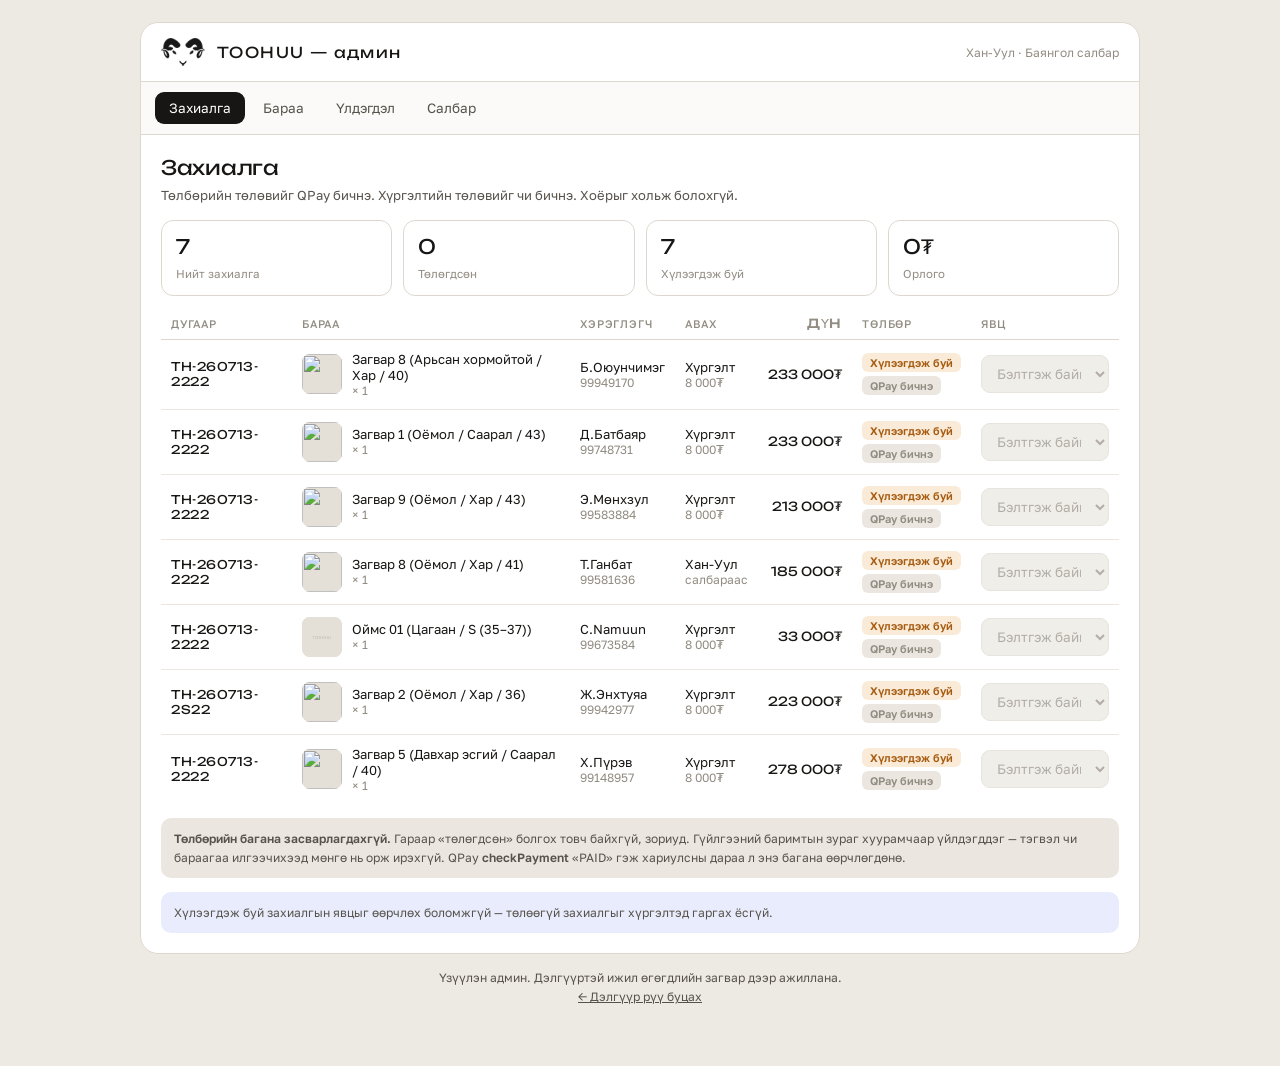
==== commit 9fbf2046: "Admin: product types (Гутал / Оймс / Ширдэг), type filter and column, per-type options" ====
--- a/admin.html
+++ b/admin.html
@@ -183,7 +183,10 @@
   .thumb{width:40px;height:40px;border-radius:8px;object-fit:cover;background:var(--img)}
   .rowflex{display:flex;align-items:center;gap:10px}
   .foot{max-width:1000px;margin:14px auto 0;font-size:12px;color:var(--ink-2);text-align:center;line-height:1.6}
-  @media (max-width:760px){
+  /* laptop keeps 1000px; big desktop screens get room for the wide tables */
+  @media (min-width:1440px){ .wrap{max-width:1200px} main{padding:26px} }
+  /* phones and iPads in portrait (744–834px) get the card layout; tables need ≥900px */
+  @media (max-width:899px){
     body{padding:0}
     .wrap{border:none;border-radius:0;min-height:100dvh}
     header{position:sticky;top:0;z-index:12;background:var(--card);
@@ -310,6 +313,30 @@
 const PRODUCTS = [];
 const INV = {};   // variant_id -> { branch_id: qty }
 
+// ── product types ─────────────────────────────────────────────────
+// Default options when a new product of this type is created. Socks / rug values are PLACEHOLDER.
+const TYPES = {
+  boot:  { label:'Гутал',  unit:'хос', axes:[
+           { name:'Хийцлэл', values:['Оёмол','Давхар эсгий'], deltas:{'Давхар эсгий':25000} },
+           { name:'Өнгө',    values:['Хар','Бор'] },
+           { name:'Хэмжээ',  values:['38','39','40','41'] } ] },
+  socks: { label:'Оймс',   unit:'хос', axes:[
+           { name:'Өнгө',    values:['Цагаан','Саарал','Бор'] },
+           { name:'Хэмжээ',  values:['S (35–37)','M (38–40)','L (41–43)'], deltas:{'L (41–43)':3000} } ] },
+  rug:   { label:'Ширдэг', unit:'ширхэг', axes:[
+           { name:'Хээ',     values:['Өлзий','Эвэр','Хас'] },
+           { name:'Хэмжээ',  values:['60×90 см','90×150 см','120×180 см','200×300 см'],
+             deltas:{'90×150 см':140000,'120×180 см':290000,'200×300 см':690000} } ] },
+};
+const typeOf = p => TYPES[p && p.type] ? p.type : 'boot';
+const unitOf = p => TYPES[typeOf(p)].unit;
+const defaultAxes = t => TYPES[t].axes.map(a => ({ name:a.name, values:[...a.values],
+  deltas:Object.fromEntries(a.values.map(v => [v, (a.deltas||{})[v] || 0])) }));
+// Shown when a product has no photo yet (instead of borrowing another product's picture).
+const NOPHOTO = 'data:image/svg+xml;utf8,' + encodeURIComponent(
+  "<svg xmlns='http://www.w3.org/2000/svg' width='200' height='200'><rect width='100%' height='100%' fill='#E4E0D8'/>" +
+  "<text x='50%' y='52%' font-family='sans-serif' font-size='18' fill='#B4AEA3' text-anchor='middle' dominant-baseline='middle' letter-spacing='3'>TOOHUU</text></svg>");
+
 function seedProducts(){
   const axes = [
     { name:'Хийцлэл', values:['Оёмол','Давхар эсгий','Арьсан хормойтой'] },
@@ -319,7 +346,7 @@
   PHOTOS.forEach((img,i)=>{
     const kids = i >= 7;
     const p = { id:'m'+(i+1), sku:'TH-0'+(i+1), name:'Загвар '+(i+1), base_price:165000+rnd(9)*10000,
-                image:IMG(img), is_active:true, category: kids?'kids':'main',
+                image:IMG(img), is_active:true, category: kids?'kids':'main', type:'boot',
                 hot: [0,2,4,7].includes(i), fresh: [1,4,8].includes(i),
                 axes:axes.map(a=>({...a,values:[...a.values]})), variants:[] };
     for(const h of axes[0].values) for(const c of axes[1].values) for(const s of axes[2].values){
@@ -333,6 +360,22 @@
     }
     PRODUCTS.push(p);
   });
+  // PLACEHOLDER socks and rugs until real photos and prices are supplied
+  [['socks','Оймс 01',25000,true],['socks','Оймс 02',19000,false],['rug','Ширдэг 01',180000,false],['rug','Ширдэг 02',210000,true]]
+    .forEach(([type,name,price,fresh], j) => {
+      const id = 'm' + (PRODUCTS.length + 1), axes = defaultAxes(type);
+      const p = { id, sku:'TH-'+(10+j), name, base_price:price, image:NOPHOTO, images:[], is_active:true,
+                  category:'main', type, hot:false, fresh, axes:axes.map(a=>({name:a.name, values:a.values})), variants:[] };
+      let combos = [{}];
+      for (const a of axes) combos = combos.flatMap(c => a.values.map(v => ({ ...c, [a.name]: v })));
+      combos.forEach((options, k) => {
+        const vid = `${id}-${k}`;
+        p.variants.push({ id:vid, sku:`${p.sku}-${k}`, options, is_preorder:false,
+                          price_delta: axes.reduce((s,a)=>s+(a.deltas[options[a.name]]||0),0) });
+        INV[vid] = { b1:rnd(5), b2:rnd(4) };
+      });
+      PRODUCTS.push(p);
+    });
 }
 seedProducts();
 
@@ -501,27 +544,37 @@
 const setFulfil = (i,v) => { ORDERS[i].fulfillment=v; render(); };
 
 // ── PRODUCTS ──────────────────────────────────────────────────────
+let typeFilter = 'all';
+const setTypeFilter = t => { typeFilter = t; render(); };
 function productsView(){
+  const list = PRODUCTS.filter(p => typeFilter === 'all' || typeOf(p) === typeFilter);
   main.innerHTML = `
     <h1>Бараа</h1>
     <p class="lede">Загвар бүр олон хувилбартай. Хувилбарыг гараар нэмэхгүй — матрицаас үүсгэнэ.</p>
-    <div class="bar"><button class="btn signal" onclick="startDraft()">＋ Шинэ загвар нэмэх</button></div>
+    <div class="bar"><button class="btn signal" onclick="startDraft()">＋ Шинэ бараа нэмэх</button></div>
+    <div class="vfilter" style="margin-top:14px"><span>Төрөл</span>
+      ${[['all','Бүгд'], ...Object.entries(TYPES).map(([k,t]) => [k, t.label])].map(([k,l]) => {
+        const n = k === 'all' ? PRODUCTS.length : PRODUCTS.filter(p => typeOf(p) === k).length;
+        return `<button class="fchip" aria-pressed="${typeFilter===k}" onclick="setTypeFilter('${k}')">${l} <span style="opacity:.55">${n}</span></button>`;
+      }).join('')}
+    </div>
     <table>
-      <thead><tr><th>Загвар</th><th>Ангилал</th><th>Тэмдэг</th><th class="num">Суурь үнэ</th>
+      <thead><tr><th>Загвар</th><th>Төрөл</th><th>Ангилал</th><th>Тэмдэг</th><th class="num">Суурь үнэ</th>
         <th class="num">Хувилбар</th><th class="num">Бэлэн</th><th>Төлөв</th><th></th></tr></thead>
-      <tbody>${PRODUCTS.map(p=>{
+      <tbody>${list.map(p=>{
         const stock = p.variants.filter(v=>!v.is_preorder)
           .reduce((s,v)=>s+Object.values(INV[v.id]||{}).reduce((a,q)=>a+q,0),0);
         return `<tr>
           <td data-l="Загвар"><div class="rowflex"><img class="thumb" src="${p.image}" alt="">
               <div><b style="font-weight:500">${esc(p.name)}</b>
               <div class="mono" style="color:var(--ink-3)">${esc(p.sku)}</div></div></div></td>
+          <td data-l="Төрөл">${TYPES[typeOf(p)].label}</td>
           <td data-l="Ангилал">${p.category==='kids'?'Хүүхдийн':'Үндсэн'}</td>
           <td data-l="Тэмдэг">${[p.hot?'<span class="pill hot">Эрэлттэй</span>':'',
                  p.fresh?'<span class="pill new">Шинэ</span>':''].join(' ') || '<span style="color:var(--ink-3)">—</span>'}</td>
           <td class="num" data-l="Суурь үнэ">${mnt(p.base_price)}</td>
           <td class="num" data-l="Хувилбар">${p.variants.length}</td>
-          <td class="num" data-l="Бэлэн">${stock}</td>
+          <td class="num" data-l="Бэлэн">${stock} ${unitOf(p)}</td>
           <td data-l="Төлөв"><span class="pill ${p.is_active?'paid':'cancel'}">${p.is_active?'Идэвхтэй':'Хаагдсан'}</span></td>
           <td data-l="Үйлдэл"><div style="display:flex;gap:6px;justify-content:flex-end">
             <button class="btn ghost sm" onclick="startDraft('${p.id}')">Засах</button>
@@ -564,6 +617,7 @@
     name:p.name, sku:p.sku, price:p.base_price, description:p.description || '',
     folder:'', imgUrl:'', images:[...(p.images && p.images.length ? p.images : [p.image])], imgState:'', imgError:'',
     category:p.category || 'main', hot:!!p.hot, fresh:!!p.fresh, active:p.is_active !== false, imgBusy:0,
+    type:typeOf(p),
     axes: fitDeltas(p),
     origValues: Object.fromEntries(p.axes.map(a => [a.name, [...a.values]])),
     existing: new Map(p.variants.map(v => [comboKey(p.axes, v.options), v])),
@@ -572,15 +626,19 @@
     step:1, editingId:null,
     name:'', sku:'', price:180000, description:'', folder:'', imgUrl:'', images:[], imgState:'', imgError:'',
     category:'main', hot:false, fresh:false, active:true, imgBusy:0,
-    axes:[
-      { name:'Хийцлэл', values:['Оёмол','Давхар эсгий'], deltas:{'Оёмол':0,'Давхар эсгий':25000} },
-      { name:'Өнгө',    values:['Хар','Бор'],            deltas:{'Хар':0,'Бор':0} },
-      { name:'Хэмжээ',  values:['38','39','40','41'],    deltas:{'38':0,'39':0,'40':0,'41':0} },
-    ],
+    type:'boot', axes:defaultAxes('boot'),
     origValues:null, existing:new Map(),
     combos:[],
   };
   tab='newp'; render();
+}
+
+function setDraftType(t){
+  if (!TYPES[t]) return;
+  draft.type = t;
+  if (!draft.editingId) { draft.axes = defaultAxes(t); draft.combos = []; draft.vf = {}; }
+  if (t === 'rug') draft.category = 'main';            // there are no kids' rugs
+  render();
 }
 
 function deleteProduct(pid){
@@ -691,7 +749,7 @@
 
   if(d.step===1){
     main.innerHTML = `
-      <h1>${d.editingId ? 'Загвар засах' : 'Шинэ загвар'}</h1>
+      <h1>${d.editingId ? 'Бараа засах' : 'Шинэ ' + TYPES[d.type].label.toLowerCase()}</h1>
       <div class="steps" style="margin-top:14px">${stepBar}</div>
       <div class="cols">
         <div class="field"><label for="n">Загварын нэр</label>
@@ -739,18 +797,26 @@
             <button class="btn ghost sm" style="flex:none" onclick="addImageUrl()">Нэмэх</button>
           </div></div>
       </details>
-      <div class="cols3">
-        <div class="field"><label for="cat">Ангилал</label>
+      <div class="cols">
+        <div class="field"><label for="ty">Барааны төрөл</label>
+          <select id="ty" onchange="setDraftType(this.value)">
+            ${Object.entries(TYPES).map(([k,t]) => `<option value="${k}" ${d.type===k?'selected':''}>${t.label}</option>`).join('')}
+          </select></div>
+        <div class="field">${d.type==='rug' ? '' : `<label for="cat">Ангилал</label>
           <select id="cat" onchange="draft.category=this.value">
             <option value="main" ${d.category==='main'?'selected':''}>Үндсэн загвар</option>
             <option value="kids" ${d.category==='kids'?'selected':''}>Хүүхдийн загвар</option>
-          </select></div>
+          </select>`}</div>
+      </div>
+      ${d.editingId ? '' : `<div class="note" style="margin:0 0 14px">Төрөл сонгоход тухайн барааны сонголтууд
+        (${TYPES[d.type].axes.map(a=>a.name).join(', ')}) автоматаар бэлдэгдэнэ. Дараагийн алхамд засаж болно.</div>`}
+      <div class="cols">
         <div class="field"><label>Эрэлттэй</label>
           <label class="tick"><input type="checkbox" ${d.hot?'checked':''}
             onchange="draft.hot=this.checked"> Эрэлттэй гэж тэмдэглэх</label></div>
         <div class="field"><label>Шинэ</label>
           <label class="tick"><input type="checkbox" ${d.fresh?'checked':''}
-            onchange="draft.fresh=this.checked"> Шинэ загвар гэж тэмдэглэх</label></div>
+            onchange="draft.fresh=this.checked"> Шинэ гэж тэмдэглэх</label></div>
       </div>
       <div class="field"><label class="tick"><input type="checkbox" ${d.active?'checked':''}
         onchange="draft.active=this.checked"> Дэлгүүрт харуулах (идэвхтэй)</label></div>
@@ -819,8 +885,8 @@
     <div class="bar" style="margin-top:12px">
       <button class="btn ghost sm" onclick="allOn(true)">Бүгдийг сонгох</button>
       <button class="btn ghost sm" onclick="allOn(false)">Бүгдийг салгах</button>
-      <button class="btn ghost sm" onclick="fillStock(3)">Салбар бүрт 3 хос</button>
-      <span class="vcount">${visible.length < d.combos.length ? `Харагдаж буй ${visible.length} · ` : ''}${on.length}/${d.combos.length} хувилбар · ${totalStock} хос</span>
+      <button class="btn ghost sm" onclick="fillStock(3)">Салбар бүрт 3 ${TYPES[d.type].unit}</button>
+      <span class="vcount">${visible.length < d.combos.length ? `Харагдаж буй ${visible.length} · ` : ''}${on.length}/${d.combos.length} хувилбар · ${totalStock} ${TYPES[d.type].unit}</span>
     </div>
     <div class="vlist">
       ${visible.map(i => { const c = d.combos[i], dis = c.preorder || !c.on ? 'disabled' : ''; return `
@@ -892,8 +958,8 @@
   const old = d.editingId && PRODUCTS.find(x => x.id === d.editingId);
   const id = old ? old.id : nextProductId();
   const p = { id, sku:d.sku, name:d.name, base_price:d.price, description:d.description,
-              image: d.images[0] || IMG(PHOTOS[0]), images:[...d.images], is_active:d.active,
-              category:d.category, hot:d.hot, fresh:d.fresh,
+              image: d.images[0] || NOPHOTO, images:[...d.images], is_active:d.active,
+              category:d.type === 'rug' ? 'main' : d.category, hot:d.hot, fresh:d.fresh, type:d.type,
               axes:d.axes.map(a=>({name:a.name, values:[...a.values]})), variants:[] };
   const stamp = Date.now().toString(36);
   const kept = new Set();
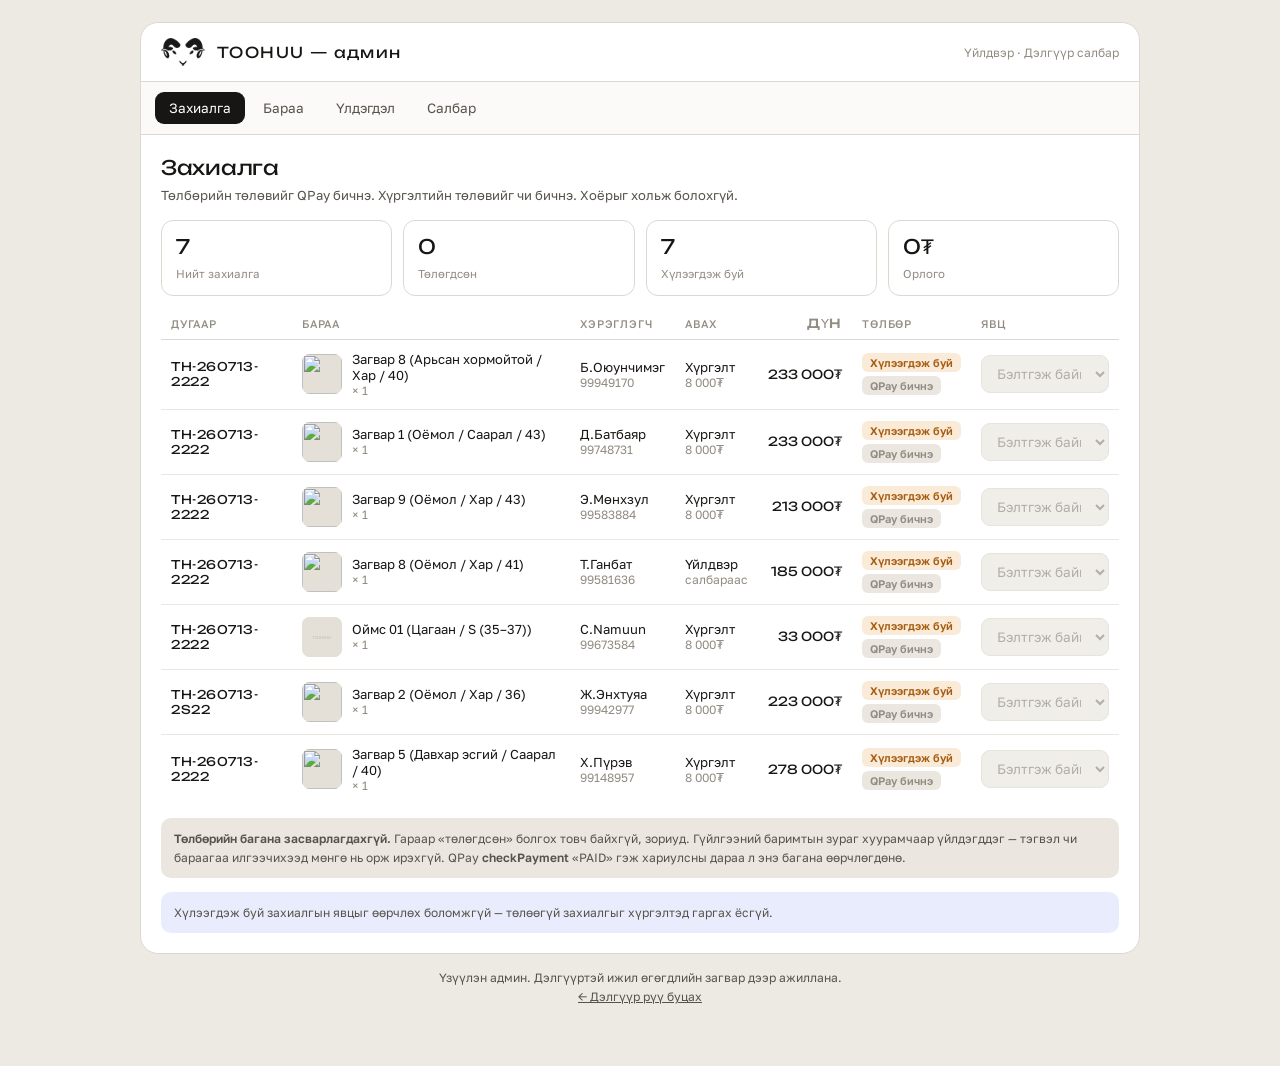
==== commit fe16e628: "Publish TOOHUU pricing, bank transfer, delivery and contact details" ====
--- a/admin.html
+++ b/admin.html
@@ -296,8 +296,8 @@
 const mnt = n => (n||0).toLocaleString('en-US').replace(/,/g,' ')+'₮';
 
 const BRANCHES = [
-  { id:'b1', name:'Хан-Уул' },
-  { id:'b2', name:'Баянгол' },
+  { id:'b1', name:'Үйлдвэр' },
+  { id:'b2', name:'Дэлгүүр' },
 ];
 
 // ── seed data ─────────────────────────────────────────────────────
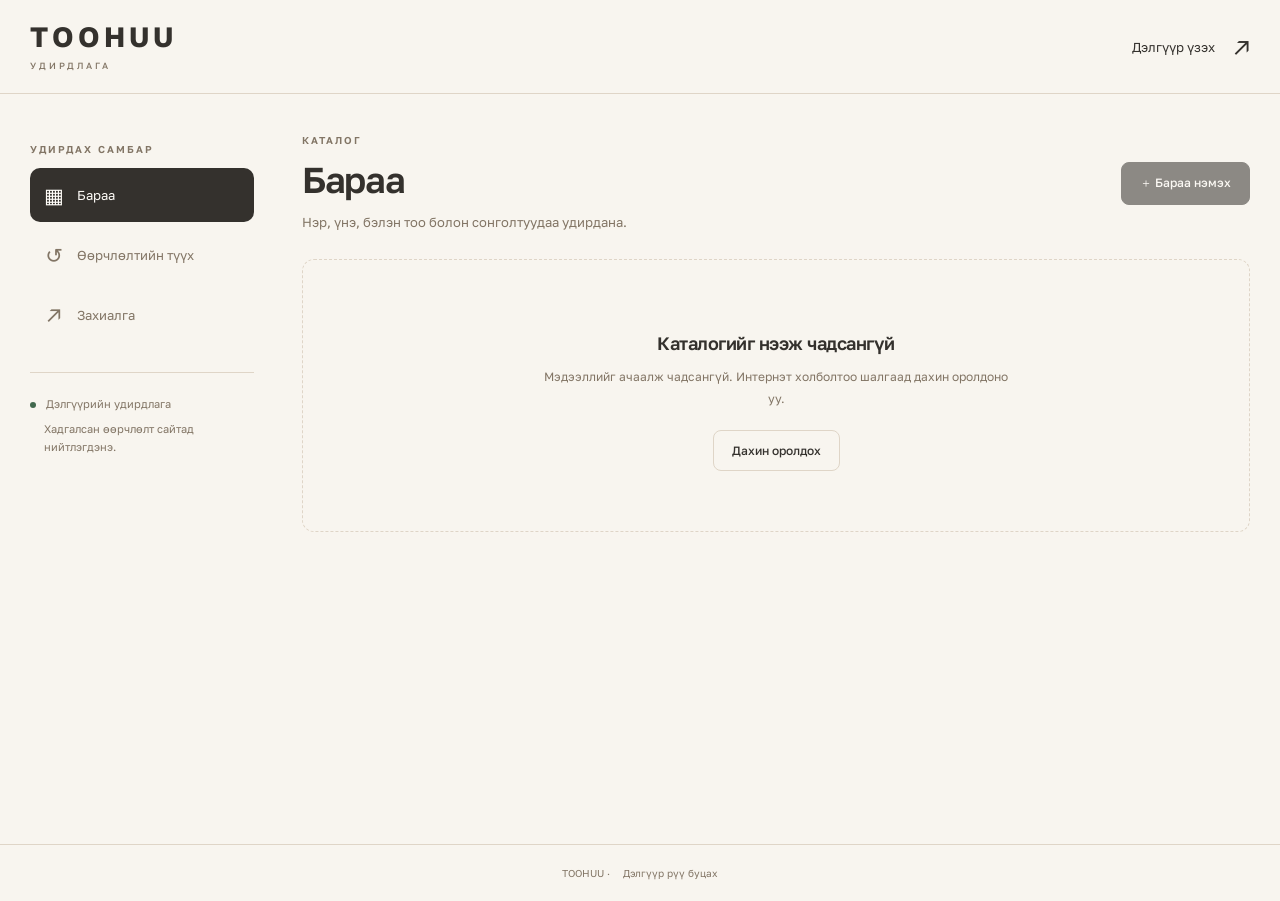
==== commit 35a55bca: "Connect protected admin dashboard to shared persistent catalog" ====
--- a/admin.html
+++ b/admin.html
@@ -1,1018 +1,63 @@
 <!DOCTYPE html>
 <html lang="mn">
 <head>
-<meta charset="utf-8">
-<meta name="viewport" content="width=device-width, initial-scale=1">
-<meta name="color-scheme" content="light dark">
-<meta name="theme-color" content="#FFFFFF" media="(prefers-color-scheme: light)">
-<meta name="theme-color" content="#1C1B19" media="(prefers-color-scheme: dark)">
-<link rel="icon" href="[data-uri]">
-<title>TOOHUU — админ</title>
-<link rel="preconnect" href="https://fonts.googleapis.com">
-<link rel="preconnect" href="https://fonts.gstatic.com" crossorigin>
-<link href="https://fonts.googleapis.com/css2?family=Unbounded:wght@400;600&family=Golos+Text:wght@400;500;600&display=swap" rel="stylesheet">
-<style>
-  :root{
-    --ink:#171614; --ink-2:#57534C; --ink-3:#928C82;
-    --paper:#EDEAE4; --card:#FFF; --line:#DDD8CF; --line-2:#EBE7E0;
-    --signal:#1E4FE0; --signal-soft:#E8ECFC;
-    --ok:#0F6B45; --ok-soft:#DFF0E7;
-    --warn:#A65B10; --warn-soft:#F9EBD8;
-    --stop:#A82121; --stop-soft:#F8E5E5;
-    --on-ink:#fff; --subtle:#FBFAF8; --img:#E4E0D8; --bar:rgba(255,255,255,.94);
-    --hot-bg:#2B1A12; --hot-fg:#F6C89A; --ticket:#171614;
-    color-scheme: light;
-  }
-  /* ── dark mode: follows the phone / computer setting automatically ── */
-  @media (prefers-color-scheme: dark){
-    :root{
-      color-scheme: dark;
-      --ink:#EDEAE4; --ink-2:#B9B4AB; --ink-3:#8C877E; --on-ink:#171614;
-      --paper:#121110; --card:#1C1B19; --line:#36332E; --line-2:#2A2825;
-      --subtle:#232120; --img:#2B2926; --bar:rgba(28,27,25,.92);
-      --hot-bg:#F6C89A; --hot-fg:#2B1A12;
-      --signal:#4C74FF; --signal-soft:#1B2340;
-      --ok:#5FD3A0; --ok-soft:#163126;
-      --warn:#F0B26A; --warn-soft:#3A2A17;
-      --stop:#E5534B; --stop-soft:#3C1C1B;
-      --ticket:#262420;
-    }
-    .mark img{filter:invert(1)}                 /* black logo -> white on dark */
-  }
-
-  *{box-sizing:border-box;margin:0;padding:0}
-  body{font-family:'Golos Text',system-ui,sans-serif;background:var(--paper);color:var(--ink);
-       -webkit-font-smoothing:antialiased;padding:22px 14px 60px}
-  .wrap{max-width:1000px;margin:0 auto;background:var(--card);border:1px solid var(--line);border-radius:18px;overflow:hidden}
-
-  header{display:flex;align-items:center;gap:12px;padding:15px 20px;border-bottom:1px solid var(--line)}
-  .mark{width:44px;display:grid;place-items:center;flex:none}
-  .mark img{width:100%;height:auto;display:block}
-  .brand{font-family:'Unbounded';font-size:15px;letter-spacing:1.4px}
-  .who{margin-left:auto;font-size:12px;color:var(--ink-3)}
-
-  nav{display:flex;gap:4px;padding:10px 14px;border-bottom:1px solid var(--line);background:var(--subtle)}
-  nav button{border:none;background:none;font:inherit;font-size:13.5px;padding:8px 14px;border-radius:9px;
-             cursor:pointer;color:var(--ink-2)}
-  nav button[aria-current="true"]{background:var(--ink);color:var(--on-ink)}
-  nav button:focus-visible{outline:2px solid var(--signal);outline-offset:2px}
-  .badge{display:inline-block;margin-left:6px;background:var(--stop);color:#fff;font-size:10px;font-weight:600;
-         border-radius:999px;padding:1px 6px;vertical-align:1px}
-
-  main{padding:20px}
-  h1{font-family:'Unbounded';font-size:20px;font-weight:400;letter-spacing:-.3px}
-  .lede{font-size:13px;color:var(--ink-2);margin-top:5px;line-height:1.55}
-  .eyebrow{font-size:10.5px;letter-spacing:1.5px;text-transform:uppercase;color:var(--ink-3);margin:22px 0 9px}
-
-  table{width:100%;border-collapse:collapse;margin-top:12px;font-size:13px}
-  th{text-align:left;font-weight:500;font-size:11px;letter-spacing:.8px;text-transform:uppercase;color:var(--ink-3);
-     padding:8px 10px;border-bottom:1px solid var(--line)}
-  td{padding:11px 10px;border-bottom:1px solid var(--line-2);vertical-align:middle}
-  tr:last-child td{border-bottom:none}
-  .mono{font-family:'Unbounded';font-size:12px;letter-spacing:.5px}
-  .num{text-align:right;font-family:'Unbounded';font-size:12.5px;white-space:nowrap}
-
-  .pill{display:inline-block;font-size:11px;font-weight:600;padding:3px 8px;border-radius:6px;white-space:nowrap}
-  .pill.paid{background:var(--ok-soft);color:var(--ok)}
-  .pill.pending{background:var(--warn-soft);color:var(--warn)}
-  .pill.cancel{background:var(--stop-soft);color:var(--stop)}
-  .pill.lock{background:var(--line-2);color:var(--ink-3)}
-  .pill.hot{background:var(--hot-bg);color:var(--hot-fg)}
-  .pill.new{background:var(--signal);color:#fff}
-  .tick{display:flex;align-items:center;gap:8px;font-size:13px;color:var(--ink);letter-spacing:0;
-        text-transform:none;margin:0;padding:9px 0}
-  .tick input{width:16px;height:16px;accent-color:var(--ink);cursor:pointer}
-  /* variants: a list, not a 7-column table, so it works one-handed on a phone */
-  .vfilter{display:flex;flex-wrap:wrap;align-items:center;gap:6px;margin-top:10px}
-  .vfilter>span{font-size:10.5px;letter-spacing:1.3px;text-transform:uppercase;color:var(--ink-3);min-width:70px}
-  .fchip{flex:none;border:1px solid var(--line);background:var(--card);border-radius:999px;padding:6px 12px;
-         font:inherit;font-size:12.5px;cursor:pointer;color:var(--ink)}
-  .fchip[aria-pressed="true"]{background:var(--ink);color:var(--on-ink);border-color:var(--ink)}
-  .vcount{font-size:12.5px;color:var(--ink-3);margin-left:auto}
-  .vlist{margin-top:12px;border:1px solid var(--line);border-radius:12px;overflow:hidden}
-  .vrow{display:grid;grid-template-columns:minmax(170px,1.3fr) 100px 118px 2fr;gap:10px 14px;align-items:center;
-        padding:9px 12px;border-bottom:1px solid var(--line-2)}
-  .vrow:last-child{border-bottom:none}
-  .vrow.off{background:var(--subtle)}
-  .vrow.off .vsel span,.vrow.off .vprice{opacity:.45}
-  label.vsel,label.vpre{display:flex;align-items:center;margin:0;letter-spacing:0;text-transform:none;cursor:pointer}
-  label.vsel{gap:10px;font-size:13.5px;color:var(--ink)}
-  label.vpre{gap:7px;font-size:12.5px;color:var(--ink-2)}
-  .vsel input,.vpre input{width:18px;height:18px;accent-color:var(--ink);flex:none;margin:0}
-  .vprice{font-family:'Unbounded';font-size:12.5px;text-align:right;white-space:nowrap}
-  .vstock{display:flex;flex-wrap:wrap;gap:8px 14px;justify-content:flex-end}
-  .stepper{display:flex;align-items:center;gap:4px}
-  .stepper span{font-size:11.5px;color:var(--ink-3);margin-right:2px;max-width:96px;overflow:hidden;
-                text-overflow:ellipsis;white-space:nowrap}
-  .stepper button{width:30px;height:30px;border:1px solid var(--line);border-radius:8px;background:var(--card);
-                  font-size:16px;line-height:1;cursor:pointer;color:var(--ink);padding:0}
-  .stepper button:disabled{opacity:.35;cursor:default}
-  .stepper input{width:54px;padding:5px 4px;text-align:center;font-size:13px}
-  .stepper.dim{opacity:.5}
-  .vempty{padding:18px;text-align:center;color:var(--ink-3);font-size:13px}
-  /* branches */
-  .blist{margin-top:14px;border:1px solid var(--line);border-radius:12px}
-  .brow{display:grid;grid-template-columns:1fr auto auto;gap:10px 12px;align-items:center;padding:10px 12px;
-        border-bottom:1px solid var(--line-2)}
-  .brow:last-child{border-bottom:none}
-  .bmeta{font-size:12px;color:var(--ink-3);white-space:nowrap}
-  .gallery{display:grid;grid-template-columns:repeat(auto-fill,minmax(112px,1fr));gap:10px;padding:10px;
-           border:1.5px dashed var(--line);border-radius:14px;background:var(--subtle);transition:border-color .15s,background .15s}
-  .gallery.drag{border-color:var(--signal);background:var(--signal-soft)}
-  .gtile{position:relative;aspect-ratio:1;border-radius:10px;overflow:hidden;background:var(--img);border:2px solid transparent}
-  .gtile.main{border-color:var(--ink)}
-  .gtile img{width:100%;height:100%;object-fit:cover;display:block;cursor:pointer}
-  .gmain{position:absolute;left:6px;top:6px;background:var(--ink);color:var(--on-ink);font-size:10.5px;font-weight:600;
-         padding:2px 7px;border-radius:6px}
-  .gx{position:absolute;right:5px;top:5px;width:26px;height:26px;border-radius:50%;border:none;
-      background:rgba(0,0,0,.62);color:#fff;cursor:pointer;font-size:15px;line-height:1}
-  .gmove{position:absolute;left:5px;right:5px;bottom:5px;display:flex;justify-content:space-between}
-  .gmove button{width:28px;height:26px;border:none;border-radius:7px;background:rgba(255,255,255,.9);color:#171614;cursor:pointer;font-size:13px}
-  .gmove button:disabled{opacity:0;pointer-events:none}
-  label.gadd{aspect-ratio:1;margin:0;border:1.5px dashed var(--ink-3);border-radius:10px;background:var(--card);
-             display:flex;flex-direction:column;align-items:center;justify-content:center;gap:4px;cursor:pointer;
-             font-size:12px;letter-spacing:0;text-transform:none;color:var(--ink-2);text-align:center}
-  label.gadd b{font-size:28px;font-weight:400;line-height:1}
-  label.gadd:hover{border-color:var(--ink)}
-  .ghint{font-size:12px;color:var(--ink-3);margin-top:7px;line-height:1.5}
-  details.more{margin:0 0 14px}
-  details.more summary{cursor:pointer;font-size:12.5px;color:var(--ink-2)}
-
-  select,input,textarea{border:1px solid var(--line);border-radius:9px;padding:9px 11px;font:inherit;font-size:13.5px;
-    background:var(--card);color:var(--ink);width:100%;resize:none}
-  select:focus,input:focus,textarea:focus{outline:none;border-color:var(--signal)}
-  select:disabled{background:var(--line-2);color:var(--ink-3);cursor:not-allowed}
-  label{display:block;font-size:10.5px;letter-spacing:1.3px;text-transform:uppercase;color:var(--ink-3);margin:0 0 6px}
-  .field{margin-bottom:14px}
-  .cols{display:grid;grid-template-columns:1fr 1fr;gap:14px}
-  .cols3{display:grid;grid-template-columns:1fr 1fr 1fr;gap:14px}
-
-  .btn{border:none;border-radius:10px;padding:11px 18px;font:inherit;font-size:13.5px;font-weight:600;
-       background:var(--ink);color:var(--on-ink);cursor:pointer}
-  .btn:disabled{background:var(--line);color:var(--ink-3);cursor:not-allowed}
-  .btn.signal{background:var(--signal);color:#fff}
-  .btn.ghost{background:none;border:1px solid var(--line);color:var(--ink);font-weight:500}
-  .btn.sm{padding:7px 12px;font-size:12.5px}
-  .btn:focus-visible{outline:2px solid var(--signal);outline-offset:2px}
-  .bar{display:flex;gap:9px;align-items:center;margin-top:18px;flex-wrap:wrap}
-
-  .note{font-size:12px;line-height:1.6;color:var(--ink-2);background:var(--signal-soft);border-radius:10px;
-        padding:11px 13px;margin-top:14px}
-  .note.warn{background:var(--warn-soft);color:var(--warn)}
-  .note.lock{background:var(--line-2);color:var(--ink-2)}
-  .note b{font-weight:600}
-
-  .steps{display:flex;gap:6px;margin-bottom:20px;flex-wrap:wrap}
-  .stp{font-size:12px;padding:6px 11px;border-radius:8px;background:var(--line-2);color:var(--ink-3)}
-  .stp.on{background:var(--ink);color:var(--on-ink)}
-  .stp.done{background:var(--ok-soft);color:var(--ok)}
-
-  .chips{display:flex;flex-wrap:wrap;gap:6px;margin-top:8px}
-  .chip{display:flex;align-items:center;gap:6px;border:1px solid var(--line);border-radius:8px;padding:6px 10px;
-        font-size:12.5px;background:var(--subtle)}
-  .chip button{border:none;background:none;color:var(--ink-3);cursor:pointer;font-size:15px;line-height:1;padding:0}
-
-  .off td{opacity:.35}
-  .off input[type=number]{pointer-events:none}
-
-  .kpi{display:grid;grid-template-columns:repeat(4,1fr);gap:11px;margin-top:14px}
-  .k{border:1px solid var(--line);border-radius:12px;padding:13px 14px}
-  .k b{display:block;font-family:'Unbounded';font-size:20px;font-weight:400;margin-bottom:3px}
-  .k span{font-size:11.5px;color:var(--ink-3)}
-
-  .thumb{width:40px;height:40px;border-radius:8px;object-fit:cover;background:var(--img)}
-  .rowflex{display:flex;align-items:center;gap:10px}
-  .foot{max-width:1000px;margin:14px auto 0;font-size:12px;color:var(--ink-2);text-align:center;line-height:1.6}
-  /* laptop keeps 1000px; big desktop screens get room for the wide tables */
-  @media (min-width:1440px){ .wrap{max-width:1200px} main{padding:26px} }
-  /* phones and iPads in portrait (744–834px) get the card layout; tables need ≥900px */
-  @media (max-width:899px){
-    body{padding:0}
-    .wrap{border:none;border-radius:0;min-height:100dvh}
-    header{position:sticky;top:0;z-index:12;background:var(--card);
-           padding-top:max(15px,env(safe-area-inset-top))}
-    .who{display:none}
-    nav{position:sticky;top:66px;z-index:11;overflow-x:auto;scrollbar-width:none}
-    nav::-webkit-scrollbar{display:none}
-    nav button{flex:none;white-space:nowrap}
-    main{padding:16px 15px calc(30px + env(safe-area-inset-bottom))}
-    .cols,.cols3{grid-template-columns:1fr;gap:0}
-    .kpi{grid-template-columns:1fr 1fr}
-    input,select,textarea{font-size:16px}          /* stops iOS zooming on focus */
-    .btn{padding:13px 18px}
-    .bar .btn{flex:1}
-
-    /* A 7-column table cannot be read on a 390px screen.
-       Each row becomes a card; the header labels move onto the cells. */
-    table{display:block}
-    thead{display:none}
-    tbody,tr{display:block}
-    tr{border:1px solid var(--line);border-radius:12px;padding:6px 12px;margin-bottom:10px}
-    td{display:flex;align-items:center;gap:12px;padding:9px 0;border-bottom:1px solid var(--line-2);
-       text-align:left!important}
-    tr td:last-child{border-bottom:none}
-    td:before{content:attr(data-l);flex:none;width:88px;font-size:10.5px;letter-spacing:.8px;
-              text-transform:uppercase;color:var(--ink-3)}
-    td.num{justify-content:flex-start}
-    td select{width:auto;flex:1}
-
-    /* the save / continue buttons stay under the thumb while scrolling a long form */
-    .bar.actions{position:sticky;bottom:0;z-index:5;background:var(--card);margin:18px -15px 0;
-                 padding:12px 15px calc(12px + env(safe-area-inset-bottom));border-top:1px solid var(--line)}
-    .vfilter{flex-wrap:nowrap;overflow-x:auto;scrollbar-width:none;padding-bottom:2px}
-    .vfilter::-webkit-scrollbar{display:none}
-    .vcount{flex-basis:100%;margin-left:0}
-    .vrow{grid-template-columns:1fr auto;gap:10px;padding:12px}
-    label.vpre,.vstock{grid-column:1/-1}
-    .vstock{justify-content:flex-start}
-    .vrow.off label.vpre,.vrow.off .vstock{display:none}
-    .stepper button{width:40px;height:40px;font-size:18px}
-    .stepper input{width:60px;padding:8px 4px}
-    .brow{grid-template-columns:1fr auto}
-    .bmeta{grid-column:1/-1;order:3;white-space:normal}
-
-  }
-</style>
+  <meta charset="utf-8">
+  <meta name="viewport" content="width=device-width, initial-scale=1">
+  <meta name="color-scheme" content="light dark">
+  <meta name="robots" content="noindex, nofollow">
+  <meta name="theme-color" content="#F8F5EF" media="(prefers-color-scheme: light)">
+  <meta name="theme-color" content="#201E1A" media="(prefers-color-scheme: dark)">
+  <title>TOOHUU · Удирдлага</title>
+  <link rel="preconnect" href="https://fonts.googleapis.com">
+  <link rel="preconnect" href="https://fonts.gstatic.com" crossorigin>
+  <link href="https://fonts.googleapis.com/css2?family=Golos+Text:wght@400;500;600;700&display=swap" rel="stylesheet">
+  <link rel="stylesheet" href="/admin.css">
+  <script src="/admin.js" defer></script>
 </head>
 <body>
-<div class="wrap">
-  <header>
-    <div class="mark"><img src="[data-uri]" alt="TOOHUU"></div>
-    <div><div class="brand">TOOHUU — админ</div></div>
-    <div class="who" id="who"></div>
+  <header class="topbar">
+    <a class="brand" href="/admin" aria-label="TOOHUU удирдлага">TOOHUU<span>УДИРДЛАГА</span></a>
+    <a class="store-link" href="/" target="_blank" rel="noopener">Дэлгүүр үзэх <span aria-hidden="true">↗</span></a>
   </header>
-  <nav id="nav"></nav>
-  <main id="main"></main>
-</div>
-<p class="foot">Үзүүлэн админ. Дэлгүүртэй ижил өгөгдлийн загвар дээр ажиллана.<br>
-<a href="index.html" style="color:var(--ink-2)">← Дэлгүүр рүү буцах</a></p>
-
-<script>
-const IMG = id => `https://drive.google.com/thumbnail?id=${id}&sz=w400`;
-
-// Google Drive API key (Drive API only, restricted to this site's domain).
-// Needed to LIST the files in a folder; a public folder link alone is not enough.
-const DRIVE_API_KEY = '';
-
-// Accepts a folder link in any common form, or a bare ID. Returns the ID or ''.
-function driveFolderId(input){
-  const s = String(input || '').trim();
-  let m = s.match(/\/folders\/([A-Za-z0-9_-]{10,})/) || s.match(/[?&]id=([A-Za-z0-9_-]{10,})/);
-  if (m) return m[1];
-  return /^[A-Za-z0-9_-]{10,}$/.test(s) ? s : '';
-}
-
-async function loadFolder(){
-  const d = draft;
-  const id = driveFolderId(d.folder);
-  d.images = []; d.imgError = '';
-  if (!id){ d.imgState = 'error'; d.imgError = 'Google Drive хавтасны холбоос буруу байна.'; return render(); }
-  if (!DRIVE_API_KEY){ d.imgState = 'error';
-    d.imgError = 'Drive API түлхүүр тохируулаагүй байна (admin.html доторх DRIVE_API_KEY).'; return render(); }
-  d.imgState = 'loading'; render();
-  const q = encodeURIComponent(`'${id}' in parents and mimeType contains 'image/' and trashed = false`);
-  const url = `https://www.googleapis.com/drive/v3/files?q=${q}&fields=files(id,name)&pageSize=100&key=${DRIVE_API_KEY}`;
-  try {
-    const r = await fetch(url);
-    if (!r.ok){
-      d.imgState = 'error';
-      d.imgError = r.status === 404 || r.status === 403
-        ? 'Хавтас олдсонгүй эсвэл нээлттэй биш. Drive дээр Share → "Anyone with the link" → Viewer болго.'
-        : `Drive алдаа (${r.status}).`;
-      return render();
-    }
-    const files = ((await r.json()).files || [])
-      .sort((a,b) => a.name.localeCompare(b.name, undefined, { numeric:true }));   // 2.png before 10.png
-    if (!files.length){ d.imgState = 'error'; d.imgError = 'Энэ хавтсанд зураг алга.'; return render(); }
-    d.images = files.map(f => IMG(f.id)); d.imgState = 'ok';
-  } catch(e){
-    d.imgState = 'error'; d.imgError = 'Сүлжээний алдаа. Дахин оролдоно уу.';
-  }
-  render();
-}
-
-// The first image is the one shown on the product card.
-const setMainImage = i => { const im = draft.images; im.unshift(im.splice(i,1)[0]); render(); };
-const mnt = n => (n||0).toLocaleString('en-US').replace(/,/g,' ')+'₮';
-
-const BRANCHES = [
-  { id:'b1', name:'Үйлдвэр' },
-  { id:'b2', name:'Дэлгүүр' },
-];
-
-// ── seed data ─────────────────────────────────────────────────────
-const PHOTOS = [
-  '1pP1auaBUZYbFWE0FGjiCd6GPZXHcW5si','1O0p_aYITX3Pz26KRujCVK2PeSSjwulaW',
-  '1FDyZhAbipsw4lj3e2s1Hvl3laB-XpzPy','1PL4o0qKgbBRcOj7iYnZlGwYxjrfGyvI7',
-  '19k7DWaoy8GBH_-LRWXZDEjH99xBU7f1w','1nm0Z1egXShnIfBkGEZ59JT5k3FvpBLsY',
-  '1cizVnbz7sJ-iqEzjJfXlCfYOdRkqjv_h','1fNsLbRMzLrY9fteJqciMDfSw--ob8vFb',
-  '1CP3OicBLrZi2PBAde9NYt_PVXO843TpQ',
-];
-let seed=11; const rnd=n=>{seed=(seed*1103515245+12345)&0x7fffffff;return seed%n};
-
-const PRODUCTS = [];
-const INV = {};   // variant_id -> { branch_id: qty }
-
-// ── product types ─────────────────────────────────────────────────
-// Default options when a new product of this type is created. Socks / rug values are PLACEHOLDER.
-const TYPES = {
-  boot:  { label:'Гутал',  unit:'хос', axes:[
-           { name:'Хийцлэл', values:['Оёмол','Давхар эсгий'], deltas:{'Давхар эсгий':25000} },
-           { name:'Өнгө',    values:['Хар','Бор'] },
-           { name:'Хэмжээ',  values:['38','39','40','41'] } ] },
-  socks: { label:'Оймс',   unit:'хос', axes:[
-           { name:'Өнгө',    values:['Цагаан','Саарал','Бор'] },
-           { name:'Хэмжээ',  values:['S (35–37)','M (38–40)','L (41–43)'], deltas:{'L (41–43)':3000} } ] },
-  rug:   { label:'Ширдэг', unit:'ширхэг', axes:[
-           { name:'Хээ',     values:['Өлзий','Эвэр','Хас'] },
-           { name:'Хэмжээ',  values:['60×90 см','90×150 см','120×180 см','200×300 см'],
-             deltas:{'90×150 см':140000,'120×180 см':290000,'200×300 см':690000} } ] },
-};
-const typeOf = p => TYPES[p && p.type] ? p.type : 'boot';
-const unitOf = p => TYPES[typeOf(p)].unit;
-const defaultAxes = t => TYPES[t].axes.map(a => ({ name:a.name, values:[...a.values],
-  deltas:Object.fromEntries(a.values.map(v => [v, (a.deltas||{})[v] || 0])) }));
-// Shown when a product has no photo yet (instead of borrowing another product's picture).
-const NOPHOTO = 'data:image/svg+xml;utf8,' + encodeURIComponent(
-  "<svg xmlns='http://www.w3.org/2000/svg' width='200' height='200'><rect width='100%' height='100%' fill='#E4E0D8'/>" +
-  "<text x='50%' y='52%' font-family='sans-serif' font-size='18' fill='#B4AEA3' text-anchor='middle' dominant-baseline='middle' letter-spacing='3'>TOOHUU</text></svg>");
-
-function seedProducts(){
-  const axes = [
-    { name:'Хийцлэл', values:['Оёмол','Давхар эсгий','Арьсан хормойтой'] },
-    { name:'Өнгө',    values:['Хар','Бор','Саарал'] },
-    { name:'Хэмжээ',  values:['36','37','38','39','40','41','42','43'] },
-  ];
-  PHOTOS.forEach((img,i)=>{
-    const kids = i >= 7;
-    const p = { id:'m'+(i+1), sku:'TH-0'+(i+1), name:'Загвар '+(i+1), base_price:165000+rnd(9)*10000,
-                image:IMG(img), is_active:true, category: kids?'kids':'main', type:'boot',
-                hot: [0,2,4,7].includes(i), fresh: [1,4,8].includes(i),
-                axes:axes.map(a=>({...a,values:[...a.values]})), variants:[] };
-    for(const h of axes[0].values) for(const c of axes[1].values) for(const s of axes[2].values){
-      if(rnd(10)<3) continue;
-      const id = `${p.id}-${h[0]}${c[0]}${s}`;
-      const pre = rnd(10)<2;
-      p.variants.push({ id, sku:id.toUpperCase(), options:{'Хийцлэл':h,'Өнгө':c,'Хэмжээ':s},
-        price_delta:(h==='Давхар эсгий'?25000:h==='Арьсан хормойтой'?40000:0)+(+s>=42?10000:0), is_preorder:pre });
-      INV[id] = {};
-      if(!pre){ const a=rnd(4), b=rnd(3); if(a) INV[id].b1=a; if(b) INV[id].b2=b; }
-    }
-    PRODUCTS.push(p);
-  });
-  // PLACEHOLDER socks and rugs until real photos and prices are supplied
-  [['socks','Оймс 01',25000,true],['socks','Оймс 02',19000,false],['rug','Ширдэг 01',180000,false],['rug','Ширдэг 02',210000,true]]
-    .forEach(([type,name,price,fresh], j) => {
-      const id = 'm' + (PRODUCTS.length + 1), axes = defaultAxes(type);
-      const p = { id, sku:'TH-'+(10+j), name, base_price:price, image:NOPHOTO, images:[], is_active:true,
-                  category:'main', type, hot:false, fresh, axes:axes.map(a=>({name:a.name, values:a.values})), variants:[] };
-      let combos = [{}];
-      for (const a of axes) combos = combos.flatMap(c => a.values.map(v => ({ ...c, [a.name]: v })));
-      combos.forEach((options, k) => {
-        const vid = `${id}-${k}`;
-        p.variants.push({ id:vid, sku:`${p.sku}-${k}`, options, is_preorder:false,
-                          price_delta: axes.reduce((s,a)=>s+(a.deltas[options[a.name]]||0),0) });
-        INV[vid] = { b1:rnd(5), b2:rnd(4) };
-      });
-      PRODUCTS.push(p);
-    });
-}
-seedProducts();
-
-// ── orders ────────────────────────────────────────────────────────
-const AB='23456789ABCDEFGHJKLMNPQRSTUVWXYZ';
-const rndNo = () => { let s=''; for(let i=0;i<4;i++) s+=AB[rnd(AB.length)]; return `TH-260713-${s}`; };
-const ORDERS = [];
-function seedOrders(){
-  const names=['Б.Оюунчимэг','Д.Батбаяр','Э.Мөнхзул','Т.Ганбат','С.Namuun','Ж.Энхтуяа','Х.Пүрэв'];
-  for(let i=0;i<7;i++){
-    const p = PRODUCTS[rnd(PRODUCTS.length)];
-    const v = p.variants[rnd(p.variants.length)];
-    const qty = 1+rnd(2);
-    const unit = p.base_price+v.price_delta;
-    const method = rnd(3)===0 ? 'pickup' : 'delivery';
-    const fee = method==='delivery' && unit*qty<300000 ? 8000 : 0;
-    const paid = rnd(4) !== 0;
-    ORDERS.push({
-      no:rndNo(), name:names[i], phone:'99'+(100000+rnd(899999)),
-      method, branch: method==='pickup' ? BRANCHES[rnd(2)].id : null,
-      item:`${p.name} (${Object.values(v.options).join(' / ')})`, img:p.image, qty,
-      subtotal:unit*qty, fee, total:unit*qty+fee,
-      payment: paid ? 'paid' : 'pending',
-      fulfillment: paid ? (rnd(3)===0 ? 'shipped' : 'preparing') : 'preparing',
-    });
-  }
-}
-seedOrders();
-
-// ── shell ─────────────────────────────────────────────────────────
-let tab='orders', draft=null;
-const nav=document.getElementById('nav'), main=document.getElementById('main');
-
-function renderNav(){
-  const pend = ORDERS.filter(o=>o.payment==='paid' && o.fulfillment==='preparing').length;
-  nav.innerHTML = [
-    ['orders',`Захиалга${pend?`<span class="badge">${pend}</span>`:''}`],
-    ['products','Бараа'],
-    ['stock','Үлдэгдэл'],
-    ['branches','Салбар'],
-  ].map(([k,l])=>`<button aria-current="${tab===k}" onclick="setTab('${k}')">${l}</button>`).join('');
-  const who = document.getElementById('who');
-  if (who) who.textContent = BRANCHES.map(b => b.name).join(' · ') + ' салбар';
-}
-const setTab = t => { tab=t; draft=null; branchMsg=null; render(); };
-function render(){ renderNav(); ({orders:ordersView, products:productsView, stock:stockView, branches:branchesView, newp:newProductView}[tab])(); }
-
-// ── BRANCHES ──────────────────────────────────────────────────────
-let branchMsg = null, newBranchName = '';
-const stockSum = st => BRANCHES.reduce((s,b) => s + (st[b.id] || 0), 0);
-const emptyStock = () => Object.fromEntries(BRANCHES.map(b => [b.id, 0]));
-const branchStock = bid => Object.values(INV).reduce((s,inv) => s + (inv[bid] || 0), 0);
-const openPickups = bid => ORDERS.filter(o => o.method==='pickup' && o.branch===bid && o.fulfillment!=='collected').length;
-const nextBranchId = () => 'b' + (Math.max(0, ...BRANCHES.map(b => +b.id.slice(1) || 0)) + 1);
-const cleanName = s => String(s || '').replace(/\s+/g, ' ').trim().slice(0, 40);
-const nameTaken = (name, exceptId) => BRANCHES.some(b => b.id !== exceptId && b.name.toLowerCase() === name.toLowerCase());
-function flash(kind, text){ branchMsg = { kind, text }; render(); }
-
-function addBranch(){
-  const name = cleanName(newBranchName);
-  if (!name) return flash('err', 'Салбарын нэр оруулна уу.');
-  if (nameTaken(name)) return flash('err', `«${name}» нэртэй салбар аль хэдийн байна.`);
-  BRANCHES.push({ id: nextBranchId(), name });
-  newBranchName = '';
-  flash('ok', `«${name}» салбар нэмэгдлээ. Үлдэгдлийг «Бараа → Засах»-аас оруулна.`);
-}
-function renameBranch(bid, value){
-  const b = BRANCHES.find(x => x.id === bid);
-  if (!b) return;
-  const name = cleanName(value);
-  if (!name) return flash('err', 'Салбарын нэр хоосон байж болохгүй.');
-  if (nameTaken(name, bid)) return flash('err', `«${name}» нэртэй салбар аль хэдийн байна.`);
-  if (name === b.name) return render();
-  const old = b.name; b.name = name;
-  flash('ok', `«${old}» → «${name}» болж өөрчлөгдлөө.`);
-}
-function deleteBranch(bid){
-  const b = BRANCHES.find(x => x.id === bid);
-  if (!b) return;
-  if (BRANCHES.length <= 1) return flash('err', 'Дор хаяж нэг салбар байх ёстой.');
-  const open = openPickups(bid);
-  if (open) return flash('err', `«${b.name}»-аас авах ${open} захиалга дуусаагүй байна. Эхлээд тэдгээрийг хүлээлгэн өгнө үү.`);
-  const st = branchStock(bid);
-  if (!confirm(`«${b.name}» салбарыг устгах уу?${st ? ` Тэнд бүртгэлтэй ${st} хос үлдэгдэл хамт устна.` : ''}`)) return;
-  Object.values(INV).forEach(inv => { delete inv[bid]; });
-  BRANCHES.splice(BRANCHES.indexOf(b), 1);
-  flash('ok', `«${b.name}» салбар устлаа.`);
-}
-
-function branchesView(){
-  main.innerHTML = `
-    <h1>Салбар</h1>
-    <p class="lede">Үлдэгдэл салбар бүрд тусдаа хадгалагдана. Худалдан авагч «салбараас авах»-ыг сонгоход эдгээр гарна.</p>
-    ${branchMsg ? `<div class="note ${branchMsg.kind==='err'?'warn':''}">${esc(branchMsg.text)}</div>` : ''}
-    <div class="blist">
-      ${BRANCHES.map(b => `<div class="brow">
-        <input value="${esc(b.name)}" aria-label="Салбарын нэр" maxlength="40"
-               onchange="renameBranch('${b.id}', this.value)" onkeydown="if(event.key==='Enter')this.blur()">
-        <span class="bmeta">${branchStock(b.id)} хос · хүлээгдэж буй ${openPickups(b.id)} захиалга</span>
-        <button class="btn ghost sm" style="color:var(--stop)" onclick="deleteBranch('${b.id}')"
-                ${BRANCHES.length<=1?'disabled':''}>Устгах</button>
-      </div>`).join('')}
-    </div>
-    <div class="bar">
-      <input id="nb" value="${esc(newBranchName)}" placeholder="Шинэ салбарын нэр" maxlength="40"
-             style="flex:1;min-width:180px" oninput="newBranchName=this.value" onkeydown="if(event.key==='Enter')addBranch()">
-      <button class="btn signal" onclick="addBranch()">＋ Салбар нэмэх</button>
-    </div>
-    <div class="note">Нэрийг засаад Enter дарах эсвэл талбараас гарахад хадгалагдана. Шинэ салбарын үлдэгдэл 0-ээс эхэлнэ.</div>
-  `;
-}
-
-// ── ORDERS ────────────────────────────────────────────────────────
-const FSTEPS = {
-  delivery:[['preparing','Бэлтгэж байна'],['shipped','Хүргэлтэд гарсан'],['delivered','Хүргэгдсэн']],
-  pickup:  [['preparing','Бэлтгэж байна'],['ready_for_pickup','Салбарт бэлэн'],['collected','Хүлээн авсан']],
-};
-
-function ordersView(){
-  const paid = ORDERS.filter(o=>o.payment==='paid');
-  const revenue = paid.reduce((s,o)=>s+o.total,0);
-  main.innerHTML = `
-    <h1>Захиалга</h1>
-    <p class="lede">Төлбөрийн төлөвийг QPay бичнэ. Хүргэлтийн төлөвийг чи бичнэ. Хоёрыг хольж болохгүй.</p>
-    <div class="kpi">
-      <div class="k"><b>${ORDERS.length}</b><span>Нийт захиалга</span></div>
-      <div class="k"><b>${paid.length}</b><span>Төлөгдсөн</span></div>
-      <div class="k"><b>${ORDERS.length-paid.length}</b><span>Хүлээгдэж буй</span></div>
-      <div class="k"><b>${mnt(revenue)}</b><span>Орлого</span></div>
-    </div>
-    <table>
-      <thead><tr>
-        <th>Дугаар</th><th>Бараа</th><th>Хэрэглэгч</th><th>Авах</th>
-        <th class="num">Дүн</th><th>Төлбөр</th><th>Явц</th>
-      </tr></thead>
-      <tbody>
-      ${ORDERS.map((o,i)=>{
-        const steps = FSTEPS[o.method];
-        const locked = o.payment !== 'paid';
-        return `<tr>
-          <td class="mono" data-l="Дугаар">${o.no}</td>
-          <td data-l="Бараа"><div class="rowflex"><img class="thumb" src="${o.img}" alt="">
-              <div><div>${o.item}</div><div style="color:var(--ink-3);font-size:12px">× ${o.qty}</div></div></div></td>
-          <td data-l="Хэрэглэгч">${o.name}<div style="color:var(--ink-3);font-size:12px">${o.phone}</div></td>
-          <td data-l="Авах">${o.method==='pickup'
-                ? esc((BRANCHES.find(b=>b.id===o.branch)||{name:'Хаагдсан салбар'}).name)+'<div style="color:var(--ink-3);font-size:12px">салбараас</div>'
-                : 'Хүргэлт<div style="color:var(--ink-3);font-size:12px">'+(o.fee?mnt(o.fee):'үнэгүй')+'</div>'}</td>
-          <td class="num" data-l="Дүн">${mnt(o.total)}</td>
-          <td data-l="Төлбөр"><span class="pill ${o.payment}">${o.payment==='paid'?'Төлөгдсөн':'Хүлээгдэж буй'}</span>
-              <div style="margin-top:4px"><span class="pill lock">QPay бичнэ</span></div></td>
-          <td data-l="Явц">
-            <select ${locked?'disabled':''} onchange="setFulfil(${i}, this.value)">
-              ${steps.map(([k,l])=>`<option value="${k}" ${o.fulfillment===k?'selected':''}>${l}</option>`).join('')}
-            </select>
-          </td>
-        </tr>`;
-      }).join('')}
-      </tbody>
-    </table>
-    <div class="note lock"><b>Төлбөрийн багана засварлагдахгүй.</b> Гараар «төлөгдсөн» болгох товч байхгүй, зориуд.
-      Гүйлгээний баримтын зураг хуурамчаар үйлдэгддэг — тэгвэл чи бараагаа илгээчихээд мөнгө нь орж ирэхгүй.
-      QPay <b>checkPayment</b> «PAID» гэж хариулсны дараа л энэ багана өөрчлөгдөнө.</div>
-    <div class="note">Хүлээгдэж буй захиалгын явцыг өөрчлөх боломжгүй — төлөөгүй захиалгыг хүргэлтэд гаргах ёсгүй.</div>
-  `;
-}
-const setFulfil = (i,v) => { ORDERS[i].fulfillment=v; render(); };
-
-// ── PRODUCTS ──────────────────────────────────────────────────────
-let typeFilter = 'all';
-const setTypeFilter = t => { typeFilter = t; render(); };
-function productsView(){
-  const list = PRODUCTS.filter(p => typeFilter === 'all' || typeOf(p) === typeFilter);
-  main.innerHTML = `
-    <h1>Бараа</h1>
-    <p class="lede">Загвар бүр олон хувилбартай. Хувилбарыг гараар нэмэхгүй — матрицаас үүсгэнэ.</p>
-    <div class="bar"><button class="btn signal" onclick="startDraft()">＋ Шинэ бараа нэмэх</button></div>
-    <div class="vfilter" style="margin-top:14px"><span>Төрөл</span>
-      ${[['all','Бүгд'], ...Object.entries(TYPES).map(([k,t]) => [k, t.label])].map(([k,l]) => {
-        const n = k === 'all' ? PRODUCTS.length : PRODUCTS.filter(p => typeOf(p) === k).length;
-        return `<button class="fchip" aria-pressed="${typeFilter===k}" onclick="setTypeFilter('${k}')">${l} <span style="opacity:.55">${n}</span></button>`;
-      }).join('')}
-    </div>
-    <table>
-      <thead><tr><th>Загвар</th><th>Төрөл</th><th>Ангилал</th><th>Тэмдэг</th><th class="num">Суурь үнэ</th>
-        <th class="num">Хувилбар</th><th class="num">Бэлэн</th><th>Төлөв</th><th></th></tr></thead>
-      <tbody>${list.map(p=>{
-        const stock = p.variants.filter(v=>!v.is_preorder)
-          .reduce((s,v)=>s+Object.values(INV[v.id]||{}).reduce((a,q)=>a+q,0),0);
-        return `<tr>
-          <td data-l="Загвар"><div class="rowflex"><img class="thumb" src="${p.image}" alt="">
-              <div><b style="font-weight:500">${esc(p.name)}</b>
-              <div class="mono" style="color:var(--ink-3)">${esc(p.sku)}</div></div></div></td>
-          <td data-l="Төрөл">${TYPES[typeOf(p)].label}</td>
-          <td data-l="Ангилал">${p.category==='kids'?'Хүүхдийн':'Үндсэн'}</td>
-          <td data-l="Тэмдэг">${[p.hot?'<span class="pill hot">Эрэлттэй</span>':'',
-                 p.fresh?'<span class="pill new">Шинэ</span>':''].join(' ') || '<span style="color:var(--ink-3)">—</span>'}</td>
-          <td class="num" data-l="Суурь үнэ">${mnt(p.base_price)}</td>
-          <td class="num" data-l="Хувилбар">${p.variants.length}</td>
-          <td class="num" data-l="Бэлэн">${stock} ${unitOf(p)}</td>
-          <td data-l="Төлөв"><span class="pill ${p.is_active?'paid':'cancel'}">${p.is_active?'Идэвхтэй':'Хаагдсан'}</span></td>
-          <td data-l="Үйлдэл"><div style="display:flex;gap:6px;justify-content:flex-end">
-            <button class="btn ghost sm" onclick="startDraft('${p.id}')">Засах</button>
-            <button class="btn ghost sm" style="color:var(--stop)" onclick="deleteProduct('${p.id}')">Устгах</button>
-          </div></td>
-        </tr>`;
-      }).join('')}</tbody>
-    </table>
-  `;
-}
-
-// ── NEW / EDIT PRODUCT — the part that actually matters ──────────
-const esc = s => String(s ?? '').replace(/[&<>"']/g, c => ({'&':'&amp;','<':'&lt;','>':'&gt;','"':'&quot;',"'":'&#39;'}[c]));
-const comboKey = (axes, opts) => JSON.stringify(axes.map(a => opts[a.name]));
-
-// Ids must never be reused: after a delete, "length+1" would collide with a live product.
-const nextProductId = () => 'm' + (Math.max(0, ...PRODUCTS.map(p => +p.id.slice(1) || 0)) + 1);
-
-// Recover per-axis surcharges from existing variants. Prices are additive
-// (axis surcharges summed), so two variants that differ on one axis only
-// give that axis value's surcharge exactly.
-function fitDeltas(p){
-  return p.axes.map(a => {
-    const ref = a.values[0], deltas = { [ref]: 0 };
-    const others = p.axes.filter(x => x.name !== a.name);
-    const sig = v => JSON.stringify(others.map(x => v.options[x.name]));
-    const atRef = new Map(p.variants.filter(v => v.options[a.name] === ref).map(v => [sig(v), v.price_delta]));
-    for (const val of a.values.slice(1)) {
-      const pair = p.variants.find(v => v.options[a.name] === val && atRef.has(sig(v)));
-      deltas[val] = pair ? pair.price_delta - atRef.get(sig(pair)) : 0;
-    }
-    return { name: a.name, values: [...a.values], deltas };
-  });
-}
-
-function startDraft(pid){
-  const p = pid && PRODUCTS.find(x => x.id === pid);
-  draft = p ? {
-    step:1, editingId:p.id,
-    name:p.name, sku:p.sku, price:p.base_price, description:p.description || '',
-    folder:'', imgUrl:'', images:[...(p.images && p.images.length ? p.images : [p.image])], imgState:'', imgError:'',
-    category:p.category || 'main', hot:!!p.hot, fresh:!!p.fresh, active:p.is_active !== false, imgBusy:0,
-    type:typeOf(p),
-    axes: fitDeltas(p),
-    origValues: Object.fromEntries(p.axes.map(a => [a.name, [...a.values]])),
-    existing: new Map(p.variants.map(v => [comboKey(p.axes, v.options), v])),
-    combos:[],
-  } : {
-    step:1, editingId:null,
-    name:'', sku:'', price:180000, description:'', folder:'', imgUrl:'', images:[], imgState:'', imgError:'',
-    category:'main', hot:false, fresh:false, active:true, imgBusy:0,
-    type:'boot', axes:defaultAxes('boot'),
-    origValues:null, existing:new Map(),
-    combos:[],
-  };
-  tab='newp'; render();
-}
-
-function setDraftType(t){
-  if (!TYPES[t]) return;
-  draft.type = t;
-  if (!draft.editingId) { draft.axes = defaultAxes(t); draft.combos = []; draft.vf = {}; }
-  if (t === 'rug') draft.category = 'main';            // there are no kids' rugs
-  render();
-}
-
-function deleteProduct(pid){
-  const p = PRODUCTS.find(x => x.id === pid);
-  if (!p) return;
-  if (!confirm(`"${p.name}" загварыг ${p.variants.length} хувилбартай нь устгах уу? Буцаах боломжгүй.`)) return;
-  p.variants.forEach(v => delete INV[v.id]);
-  PRODUCTS.splice(PRODUCTS.indexOf(p), 1);
-  render();
-}
-
-// A single image: a Drive *file* share link (needs no API key) or any https image URL.
-function driveImageUrl(input){
-  const s = String(input || '').trim();
-  if (/\/folders\//.test(s)) return { error:'Энэ бол хавтасны холбоос. Дээрх «Google Drive хавтас» талбарт оруулна уу.' };
-  const m = s.match(/\/file\/d\/([A-Za-z0-9_-]{10,})/) || s.match(/[?&]id=([A-Za-z0-9_-]{10,})/);
-  if (m) return { url: IMG(m[1]) };
-  if (/^https:\/\/\S+$/.test(s)) return { url: s };
-  return { error:'Зургийн холбоос буруу байна (https://… эсвэл Google Drive файлын холбоос).' };
-}
-function addImageUrl(){
-  const r = driveImageUrl(draft.imgUrl);
-  if (r.error){ draft.imgState='error'; draft.imgError=r.error; return render(); }
-  if (!draft.images.includes(r.url)) draft.images.push(r.url);
-  draft.imgUrl=''; draft.imgState=''; draft.imgError=''; render();
-}
-const removeImage = i => { draft.images.splice(i,1); render(); };
-const moveImage = (i, dir) => {
-  const im = draft.images, j = i + dir;
-  if (j < 0 || j >= im.length) return;
-  [im[i], im[j]] = [im[j], im[i]]; render();
-};
-
-// Photos straight from the computer or phone. Each one is shrunk in the
-// browser (max 1600px, WebP) so a 5 MB phone photo becomes ~150 KB.
-const MAX_SIDE = 1600, MAX_FILE_MB = 30;
-const isHeic = f => /\.(heic|heif)$/i.test(f.name) || /hei[cf]/i.test(f.type);
-
-async function shrinkImage(file){
-  const bmp = await createImageBitmap(file);     // throws for formats this browser can't decode (HEIC in Chrome)
-  const k = Math.min(1, MAX_SIDE / Math.max(bmp.width, bmp.height));
-  const w = Math.round(bmp.width * k), h = Math.round(bmp.height * k);
-  const c = document.createElement('canvas'); c.width = w; c.height = h;
-  c.getContext('2d').drawImage(bmp, 0, 0, w, h);
-  if (bmp.close) bmp.close();
-  const blob = await new Promise(res => c.toBlob(res, 'image/webp', 0.82));
-  if (!blob) throw new Error('encode failed');
-  return blob;
-}
-
-async function addImageFiles(fileList){
-  const d = draft, files = [...(fileList || [])];
-  if (!files.length) return;
-  const errs = [];
-  d.imgState = ''; d.imgError = ''; d.imgBusy = files.length; render();
-  for (const f of files){
-    if (!/^image\//.test(f.type) && !isHeic(f)) errs.push(`${f.name}: зураг биш`);
-    else if (f.size > MAX_FILE_MB * 1048576) errs.push(`${f.name}: ${MAX_FILE_MB}MB-аас том`);
-    else {
-      try { d.images.push(URL.createObjectURL(await shrinkImage(f))); }
-      catch { errs.push(isHeic(f) ? `${f.name}: HEIC (iPhone) формат энэ хөтөч дээр уншигдахгүй — JPG болгож оруулна уу`
-                                  : `${f.name}: уншиж чадсангүй`); }
-    }
-    d.imgBusy--;
-    if (draft !== d) return;                     // admin left this form while photos were processing
-    render();
-  }
-  d.imgBusy = 0;
-  if (errs.length){ d.imgState = 'error'; d.imgError = errs.join(' · '); }
-  render();
-}
-
-function onDropImages(e){
-  e.preventDefault();
-  e.currentTarget.classList.remove('drag');
-  addImageFiles(e.dataTransfer && e.dataTransfer.files);
-}
-
-function buildCombos(){
-  const lists = draft.axes.map(a=>a.values);
-  let rows = [{}];
-  draft.axes.forEach((a,i)=>{
-    const next=[];
-    for(const r of rows) for(const v of lists[i]) next.push({...r,[a.name]:v});
-    rows = next;
-  });
-  // Priority: what the admin already set in step 3 > the saved variant > a fresh default.
-  const prior = new Map(draft.combos.map(c => [comboKey(draft.axes, c.opts), c]));
-  draft.combos = rows.map(opts=>{
-    const key = comboKey(draft.axes, opts);
-    const delta = draft.axes.reduce((s,a)=>s+(a.deltas[opts[a.name]]||0),0);
-    const was = prior.get(key);
-    if (was) return { ...was, opts, delta };
-    const v = draft.existing.get(key);
-    if (v) return { opts, on:true, preorder:!!v.is_preorder, delta,
-                    stock:Object.fromEntries(BRANCHES.map(b => [b.id, (INV[v.id]||{})[b.id]||0])) };
-    // When editing, a combo built only from values that already existed was
-    // deliberately not made — keep it off. Combos using a newly added value start on.
-    const isNew = !draft.origValues || draft.axes.some(a => !(draft.origValues[a.name]||[]).includes(opts[a.name]));
-    return { opts, on:isNew, preorder:false, delta, stock:emptyStock() };
-  });
-}
-
-function newProductView(){
-  const d = draft;
-  const stepBar = ['Үндсэн мэдээлэл','Тэнхлэг тодорхойлох','Хувилбар ба үлдэгдэл']
-    .map((s,i)=>`<span class="stp ${d.step===i+1?'on':d.step>i+1?'done':''}">${i+1}. ${s}</span>`).join('');
-
-  if(d.step===1){
-    main.innerHTML = `
-      <h1>${d.editingId ? 'Бараа засах' : 'Шинэ ' + TYPES[d.type].label.toLowerCase()}</h1>
-      <div class="steps" style="margin-top:14px">${stepBar}</div>
-      <div class="cols">
-        <div class="field"><label for="n">Загварын нэр</label>
-          <input id="n" value="${esc(d.name)}" placeholder="жишээ: Хантааз" oninput="draft.name=this.value"></div>
-        <div class="field"><label for="s">SKU</label>
-          <input id="s" value="${esc(d.sku)}" placeholder="TH-10" oninput="draft.sku=this.value.toUpperCase()"></div>
+  <div class="workspace">
+    <aside class="sidebar">
+      <p class="eyebrow">Удирдах самбар</p>
+      <nav aria-label="Удирдлагын цэс">
+        <button type="button" data-view="products" aria-current="page"><span aria-hidden="true">▦</span> Бараа</button>
+        <button type="button" data-view="audit"><span aria-hidden="true">↺</span> Өөрчлөлтийн түүх</button>
+        <button type="button" data-view="orders"><span aria-hidden="true">↗</span> Захиалга</button>
+      </nav>
+      <div class="sidebar-note"><span class="status-dot" aria-hidden="true"></span> Дэлгүүрийн удирдлага<p>Хадгалсан өөрчлөлт сайтад нийтлэгдэнэ.</p></div>
+    </aside>
+    <main id="main" tabindex="-1">
+      <div class="page-heading"><div><p class="eyebrow">Каталог</p><h1>Бараа</h1><p class="subtitle">Нэр, үнэ, бэлэн тоо болон сонголтуудаа удирдана.</p></div><button class="button primary" type="button" id="add-product" disabled>＋ Бараа нэмэх</button></div>
+      <div id="notice" class="notice" role="status" hidden></div>
+      <div id="view-content" aria-live="polite"><div class="empty loading"><span class="spinner" aria-hidden="true"></span><h2>Мэдээллийг ачаалж байна</h2><p>Дэлгүүрийн каталогоо уншиж байна.</p></div></div>
+    </main>
+  </div>
+  <footer>TOOHUU · <a href="/">Дэлгүүр рүү буцах</a></footer>
+  <dialog id="editor" aria-labelledby="editor-title">
+    <form id="product-form">
+      <div class="editor-heading"><div><p class="eyebrow" id="editor-kicker">Бараа засах</p><h2 id="editor-title">Барааны мэдээлэл</h2></div><button class="icon-button" id="close-editor" type="button" aria-label="Хаах">×</button></div>
+      <div class="editor-body">
+        <div id="form-error" class="notice error" role="alert" hidden></div>
+        <fieldset id="editor-fields">
+          <section class="editor-section"><h3>Үндсэн мэдээлэл</h3>
+            <label>Загварын нэр <input id="product-name" name="name" required maxlength="100" autocomplete="off" placeholder="Жишээ: Хуцандай"></label>
+            <div class="form-grid"><label>Бүлэг <select id="product-type" name="type"><option value="boot">Гутал</option><option value="socks">Оймс</option><option value="rug">Ширдэг</option></select></label><label id="audience-field">Ангилал <select name="audience" id="product-audience"><option value="men">Эрэгтэй</option><option value="women">Эмэгтэй</option><option value="kids">Хүүхэд</option></select></label><label id="category-field" hidden>Ангилал <select name="category" id="product-category"><option value="main">Том хүн</option><option value="kids">Хүүхэд</option></select></label></div>
+            <div class="form-grid"><label>Үнэ, ₮ <input name="base_price" id="product-price" required type="number" min="0" max="100000000" step="1" inputmode="numeric"></label><label>Бэлэн тоо <span class="unit-label" id="stock-unit">хос</span><input name="stock_count" id="product-stock" required type="number" min="0" max="100000" step="1" inputmode="numeric"></label></div>
+            <p class="field-hint">Энэ загварын үндсэн үнэ болон нийт бэлэн тоо сайтад харагдана.</p>
+            <label>Тайлбар <textarea name="description" id="product-description" rows="3" maxlength="2000" placeholder="Материал, хийц болон онцлог"></textarea></label>
+          </section>
+          <section class="editor-section"><h3>Зураг</h3><div class="image-fields"><div class="image-preview" id="image-preview"><span>TOOHUU</span></div><div><label>Зургийн холбоос <input name="image" id="product-image" type="url" placeholder="https://…" maxlength="2048"></label><p class="field-hint">Нээлттэй HTTPS зургийн холбоос оруулна. Хоосон бол зураггүйгээр харагдана.</p></div></div></section>
+          <section class="editor-section"><div class="section-heading"><h3>Хэмжээ, өнгө, хийц</h3></div><p class="field-hint">Утгуудыг таслалаар тусгаарлана. Жишээ: 36, 37, 38 эсвэл Хар, Бор, Саарал.</p><div id="axis-list"></div><p class="field-hint">Сонголтыг өөрчилбөл шинэ хослолууд үүснэ. Бэлэн тоо нь загварын нийт үлдэгдэл байна.</p></section>
+          <section class="editor-section"><h3>Сайтад харагдах байдал</h3><div class="switches"><label class="check-label"><input name="is_active" id="product-active" type="checkbox"><span>Сайтад харуулах<small>Унтраавал энэ загвар дэлгүүрт харагдахгүй.</small></span></label><label class="check-label"><input name="fresh" id="product-fresh" type="checkbox"><span>Шинэ<small>«Шинэ» тэмдэглэгээ харуулна.</small></span></label><label class="check-label"><input name="hot" id="product-hot" type="checkbox"><span>Эрэлттэй<small>«Эрэлттэй» тэмдэглэгээ харуулна.</small></span></label></div></section>
+          <section class="editor-section"><label>Өөрчлөлтийн тайлбар <span id="reason-required" class="required-note" hidden>Заавал</span><textarea name="reason" id="save-reason" rows="2" maxlength="300" placeholder="Жишээ: Үнэ, бэлэн тоог шинэчиллээ"></textarea></label><p class="field-hint">Өөрчлөлтийн түүхэнд хадгалагдана. Бараа нуухад тайлбар заавал оруулна.</p></section>
+        </fieldset>
       </div>
-      <div class="cols">
-        <div class="field"><label for="p">Суурь үнэ (₮)</label>
-          <input id="p" type="number" value="${d.price}" oninput="draft.price=+this.value"></div>
-        <div></div>
-      </div>
-      <div class="field"><label>Зураг (${d.images.length})</label>
-        <div class="gallery" ondragover="event.preventDefault();this.classList.add('drag')"
-             ondragleave="this.classList.remove('drag')" ondrop="onDropImages(event)">
-          ${d.images.map((url,i)=>`
-          <div class="gtile ${i?'':'main'}">
-            <img src="${esc(url)}" alt="" onclick="setMainImage(${i})" title="${i?'Нүүр зураг болгох':'Нүүр зураг'}">
-            ${i?'':'<span class="gmain">Нүүр</span>'}
-            <button class="gx" onclick="removeImage(${i})" aria-label="Зураг устгах">×</button>
-            <div class="gmove">
-              <button onclick="moveImage(${i},-1)" ${i?'':'disabled'} aria-label="Зүүн тийш">←</button>
-              <button onclick="moveImage(${i},1)" ${i<d.images.length-1?'':'disabled'} aria-label="Баруун тийш">→</button>
-            </div>
-          </div>`).join('')}
-          <label class="gadd">${d.imgBusy ? `<span>Боловсруулж байна…<br>(${d.imgBusy})</span>` : '<b>+</b><span>Зураг нэмэх</span>'}
-            <input type="file" accept="image/*" multiple hidden onchange="addImageFiles(this.files);this.value=''"></label>
-        </div>
-        <div class="ghint">Компьютерээс чирж оруулах эсвэл «+» дээр дарна (олон зураг зэрэг). Утсан дээр зургийн сангаас шууд сонгоно.
-          Эхний зураг нь нүүр зураг — өөр зураг дээр дарж солино, ← → товчоор дараалал өөрчилнө.</div>
-      </div>
-      ${d.imgState==='error' ? `<div class="note warn" style="margin:0 0 14px">${esc(d.imgError)}</div>` : ''}
-      <details class="more"><summary>Холбоосоор нэмэх (Google Drive)</summary>
-        <div class="field" style="margin-top:10px"><label for="img">Google Drive хавтас</label>
-          <div style="display:flex;gap:8px">
-            <input id="img" value="${esc(d.folder)}" placeholder="https://drive.google.com/drive/folders/…"
-                   oninput="draft.folder=this.value" onkeydown="if(event.key==='Enter')loadFolder()">
-            <button class="btn ghost sm" style="flex:none" onclick="loadFolder()"
-                    ${d.imgState==='loading'?'disabled':''}>${d.imgState==='loading'?'Уншиж байна…':'Зураг татах'}</button>
-          </div></div>
-        <div class="field"><label for="iu">Нэг зураг (Drive файлын холбоос эсвэл https://…)</label>
-          <div style="display:flex;gap:8px">
-            <input id="iu" value="${esc(d.imgUrl)}" placeholder="https://drive.google.com/file/d/…"
-                   oninput="draft.imgUrl=this.value" onkeydown="if(event.key==='Enter')addImageUrl()">
-            <button class="btn ghost sm" style="flex:none" onclick="addImageUrl()">Нэмэх</button>
-          </div></div>
-      </details>
-      <div class="cols">
-        <div class="field"><label for="ty">Барааны төрөл</label>
-          <select id="ty" onchange="setDraftType(this.value)">
-            ${Object.entries(TYPES).map(([k,t]) => `<option value="${k}" ${d.type===k?'selected':''}>${t.label}</option>`).join('')}
-          </select></div>
-        <div class="field">${d.type==='rug' ? '' : `<label for="cat">Ангилал</label>
-          <select id="cat" onchange="draft.category=this.value">
-            <option value="main" ${d.category==='main'?'selected':''}>Үндсэн загвар</option>
-            <option value="kids" ${d.category==='kids'?'selected':''}>Хүүхдийн загвар</option>
-          </select>`}</div>
-      </div>
-      ${d.editingId ? '' : `<div class="note" style="margin:0 0 14px">Төрөл сонгоход тухайн барааны сонголтууд
-        (${TYPES[d.type].axes.map(a=>a.name).join(', ')}) автоматаар бэлдэгдэнэ. Дараагийн алхамд засаж болно.</div>`}
-      <div class="cols">
-        <div class="field"><label>Эрэлттэй</label>
-          <label class="tick"><input type="checkbox" ${d.hot?'checked':''}
-            onchange="draft.hot=this.checked"> Эрэлттэй гэж тэмдэглэх</label></div>
-        <div class="field"><label>Шинэ</label>
-          <label class="tick"><input type="checkbox" ${d.fresh?'checked':''}
-            onchange="draft.fresh=this.checked"> Шинэ гэж тэмдэглэх</label></div>
-      </div>
-      <div class="field"><label class="tick"><input type="checkbox" ${d.active?'checked':''}
-        onchange="draft.active=this.checked"> Дэлгүүрт харуулах (идэвхтэй)</label></div>
-      <div class="field"><label for="ds">Тайлбар</label>
-        <textarea id="ds" rows="2" oninput="draft.description=this.value">${esc(d.description)}</textarea></div>
-      <div class="note"><b>Ангилал нэг л байна</b> — гутал үндсэн эсвэл хүүхдийн аль нэгэнд харьяалагдана.
-        «Эрэлттэй», «Шинэ» бол ангилал биш <b>тэмдэг</b> — хүүхдийн гутал зэрэг шинэ, эрэлттэй байж болно.
-        Тиймээс эдгээрийг ангилал болговол каталог эвдэрнэ.</div>
-      <div class="note">Суурь үнэ бол хамгийн хямд хувилбарын үнэ. Хийцлэл, том хэмжээний нэмэлт төлбөрийг
-        дараагийн алхамд тэнхлэг тус бүрд өгнө — хувилбар бүрд биш.</div>
-      <div class="bar actions">
-        <button class="btn ghost" onclick="setTab('products')">Болих</button>
-        <button class="btn" ${!d.name||!d.sku?'disabled':''} onclick="draft.step=2;render()">Үргэлжлүүлэх →</button>
-      </div>
-    `;
-    return;
-  }
-
-  if(d.step===2){
-    const count = d.axes.reduce((s,a)=>s*Math.max(a.values.length,1),1);
-    main.innerHTML = `
-      <h1>${d.name} — тэнхлэг</h1>
-      <div class="steps" style="margin-top:14px">${stepBar}</div>
-      <p class="lede">Худалдан авагч эдгээрийг энэ дарааллаар сонгоно. Тэнхлэг бүрийн утга нэмэлт үнэтэй байж болно.</p>
-      ${d.axes.map((a,ai)=>`
-        <div class="eyebrow">${ai+1}. ${a.name}</div>
-        <div class="chips">
-          ${a.values.map((v,vi)=>`<span class="chip">${v}
-            <input type="number" value="${a.deltas[v]||0}" style="width:82px;padding:4px 6px;font-size:12px"
-                   title="нэмэлт үнэ" oninput="draft.axes[${ai}].deltas['${v}']=+this.value">
-            <button aria-label="Устгах" onclick="rmVal(${ai},${vi})">×</button></span>`).join('')}
-          <span class="chip" style="border-style:dashed">
-            <input placeholder="утга нэмэх" style="width:120px;padding:4px 6px;font-size:12px;border:none"
-                   onkeydown="if(event.key==='Enter'){addVal(${ai},this.value);this.value=''}">
-          </span>
-        </div>`).join('')}
-      <div class="note warn"><b>${count} хувилбар</b> үүснэ. Гутлын админ самбар унадаг цэг яг энэ —
-        ${count} мөрийг гараар оруулах боломжгүй. Дараагийн алхамд систем бүгдийг үүсгэнэ, чи зөвхөн
-        <b>байхгүйг нь салгана</b>.</div>
-      <div class="bar actions">
-        <button class="btn ghost" onclick="draft.step=1;render()">← Буцах</button>
-        <button class="btn" onclick="buildCombos();draft.step=3;render()">${count} хувилбар үүсгэх →</button>
-      </div>
-    `;
-    return;
-  }
-
-  // step 3 — the variants
-  const vf = d.vf || (d.vf = {});
-  const filterAxes = d.axes.slice(0, -1);                 // filter by construction/colour, scroll the sizes
-  filterAxes.forEach(a => { if (vf[a.name] && !a.values.includes(vf[a.name])) vf[a.name] = null; });
-  const last = d.axes[d.axes.length - 1];
-  const visible = visibleIdx();
-  const on = d.combos.filter(c=>c.on);
-  const totalStock = on.reduce((s,c)=>s+stockSum(c.stock),0);
-  main.innerHTML = `
-    <h1>${esc(d.name)} — хувилбар</h1>
-    <div class="steps" style="margin-top:14px">${stepBar}</div>
-    <p class="lede">Үйлдвэрлэдэггүй хослолыг салга. Салбар бүрийн үлдэгдлийг оруул.
-      Захиалгаар хийдэг хос үлдэгдэлгүй ч зарагдана — гэхдээ салбараас авах боломжгүй.</p>
-    ${filterAxes.map((a,ai)=>`<div class="vfilter"><span>${esc(a.name)}</span>
-      ${[-1, ...a.values.map((_,vi)=>vi)].map(vi=>`<button class="fchip"
-        aria-pressed="${vi<0 ? !vf[a.name] : vf[a.name]===a.values[vi]}"
-        onclick="setVF(${ai},${vi})">${vi<0 ? 'Бүгд' : esc(a.values[vi])}</button>`).join('')}
-    </div>`).join('')}
-    <div class="bar" style="margin-top:12px">
-      <button class="btn ghost sm" onclick="allOn(true)">Бүгдийг сонгох</button>
-      <button class="btn ghost sm" onclick="allOn(false)">Бүгдийг салгах</button>
-      <button class="btn ghost sm" onclick="fillStock(3)">Салбар бүрт 3 ${TYPES[d.type].unit}</button>
-      <span class="vcount">${visible.length < d.combos.length ? `Харагдаж буй ${visible.length} · ` : ''}${on.length}/${d.combos.length} хувилбар · ${totalStock} ${TYPES[d.type].unit}</span>
-    </div>
-    <div class="vlist">
-      ${visible.map(i => { const c = d.combos[i], dis = c.preorder || !c.on ? 'disabled' : ''; return `
-      <div class="vrow ${c.on?'':'off'}">
-        <label class="vsel"><input type="checkbox" ${c.on?'checked':''} onchange="draft.combos[${i}].on=this.checked;render()">
-          <span>${filterAxes.map(a=>esc(c.opts[a.name])).join(' · ')}${filterAxes.length?' · ':''}<b>${esc(c.opts[last.name])}</b></span></label>
-        <span class="vprice">${mnt(d.price + c.delta)}</span>
-        <label class="vpre"><input type="checkbox" ${c.preorder?'checked':''} ${c.on?'':'disabled'}
-          onchange="draft.combos[${i}].preorder=this.checked;render()"> Захиалгаар</label>
-        <div class="vstock">${BRANCHES.map(b=>`<div class="stepper ${dis?'dim':''}">
-          <span>${esc(b.name)}</span>
-          <button onclick="stepStock(${i},'${b.id}',-1)" ${dis} aria-label="${esc(b.name)}: хасах">−</button>
-          <input type="number" inputmode="numeric" min="0" value="${c.stock[b.id]||0}" ${dis}
-                 aria-label="${esc(b.name)} үлдэгдэл" onchange="setStock(${i},'${b.id}',this.value)">
-          <button onclick="stepStock(${i},'${b.id}',1)" ${dis} aria-label="${esc(b.name)}: нэмэх">+</button>
-        </div>`).join('')}</div>
-      </div>`; }).join('') || '<div class="vempty">Энэ шүүлтүүрт хувилбар алга.</div>'}
-    </div>
-    <div class="note">Үлдэгдэл <b>салбарт</b> хадгалагдана, дэлгүүрт биш. «3 хос үлдсэн» гэдэг нь
-      нэг салбарт 1, нөгөөд 2 бол худал — нэг ч салбар 3 хос илгээж чадахгүй.</div>
-    <div class="bar actions">
-      <button class="btn ghost" onclick="draft.step=2;render()">← Тэнхлэг засах</button>
-      <button class="btn signal" ${on.length?'':'disabled'} onclick="saveDraft()">
-        ${d.editingId ? 'Өөрчлөлт хадгалах' : on.length+' хувилбар хадгалах'}</button>
-    </div>
-  `;
-}
-
-// Which variant rows the current filter shows; bulk buttons act on these only.
-function visibleIdx(){
-  const d = draft, vf = d.vf || {}, fa = d.axes.slice(0, -1);
-  return d.combos.map((_,i)=>i).filter(i => fa.every(a => !vf[a.name] || d.combos[i].opts[a.name] === vf[a.name]));
-}
-function setVF(ai, vi){
-  const a = draft.axes[ai];
-  draft.vf = draft.vf || {};
-  draft.vf[a.name] = vi < 0 ? null : a.values[vi];
-  render();
-}
-function stepStock(i, bid, delta){
-  const st = draft.combos[i].stock;
-  st[bid] = Math.max(0, (st[bid] || 0) + delta);
-  render();
-}
-function setStock(i, bid, value){
-  const n = Math.floor(Number(value));
-  draft.combos[i].stock[bid] = Number.isFinite(n) && n > 0 ? Math.min(n, 99999) : 0;
-  render();
-}
-
-function addVal(ai, v){
-  v = String(v).trim(); if(!v) return;
-  const a = draft.axes[ai];
-  if(a.values.includes(v)) return;
-  a.values.push(v); a.deltas[v] = 0; render();
-}
-function rmVal(ai, vi){
-  const a = draft.axes[ai];
-  if(a.values.length<=1) return;
-  delete a.deltas[a.values[vi]];
-  a.values.splice(vi,1); render();
-}
-const allOn = v => { visibleIdx().forEach(i => { draft.combos[i].on = v; }); render(); };
-const fillStock = n => { visibleIdx().forEach(i => { const c = draft.combos[i];
-  if (c.on && !c.preorder) BRANCHES.forEach(b => { c.stock[b.id] = n; }); }); render(); };
-
-function saveDraft(){
-  const d = draft;
-  const old = d.editingId && PRODUCTS.find(x => x.id === d.editingId);
-  const id = old ? old.id : nextProductId();
-  const p = { id, sku:d.sku, name:d.name, base_price:d.price, description:d.description,
-              image: d.images[0] || NOPHOTO, images:[...d.images], is_active:d.active,
-              category:d.type === 'rug' ? 'main' : d.category, hot:d.hot, fresh:d.fresh, type:d.type,
-              axes:d.axes.map(a=>({name:a.name, values:[...a.values]})), variants:[] };
-  const stamp = Date.now().toString(36);
-  const kept = new Set();
-  d.combos.filter(c=>c.on).forEach((c,i)=>{
-    const prev = d.existing.get(comboKey(d.axes, c.opts));          // same option values -> same variant id
-    const vid = prev ? prev.id : `${id}-${stamp}-${i}`;
-    kept.add(vid);
-    p.variants.push({ id:vid, sku:`${d.sku}-${Object.values(c.opts).join('-')}`.toUpperCase(),
-                      options:c.opts, price_delta:c.delta, is_preorder:c.preorder });
-    INV[vid] = c.preorder ? {} : Object.fromEntries(BRANCHES.map(b => [b.id, c.stock[b.id] || 0]));
-  });
-  if (old) {
-    old.variants.forEach(v => { if (!kept.has(v.id)) delete INV[v.id]; });   // drop stock of removed variants
-    PRODUCTS[PRODUCTS.indexOf(old)] = p;
-  } else {
-    PRODUCTS.push(p);
-  }
-  setTab('products');
-}
-
-// ── STOCK ─────────────────────────────────────────────────────────
-function stockView(){
-  const rows = [];
-  for(const p of PRODUCTS) for(const v of p.variants){
-    const inv = INV[v.id]||{};
-    const total = Object.values(inv).reduce((s,q)=>s+q,0);
-    if(v.is_preorder || total > 3) continue;         // only what needs attention
-    rows.push({p,v,inv,total});
-  }
-  rows.sort((a,b)=>a.total-b.total);
-  main.innerHTML = `
-    <h1>Үлдэгдэл</h1>
-    <p class="lede">Дуусах гэж буй хувилбарууд. Захиалгаар хийгддэг хосыг оруулаагүй — тэдэнд үлдэгдэл хамаагүй.</p>
-    <table>
-      <thead><tr><th>Загвар</th><th>Хувилбар</th>
-        ${BRANCHES.map(b=>`<th class="num">${b.name}</th>`).join('')}<th class="num">Нийт</th><th></th></tr></thead>
-      <tbody>${rows.slice(0,25).map(({p,v,inv,total})=>`
-        <tr>
-          <td data-l="Загвар"><div class="rowflex"><img class="thumb" src="${p.image}" alt="">${p.name}</div></td>
-          <td data-l="Хувилбар">${Object.values(v.options).join(' / ')}</td>
-          ${BRANCHES.map(b=>`<td class="num" data-l="${b.name}">${inv[b.id]??0}</td>`).join('')}
-          <td class="num" data-l="Нийт">${total}</td>
-          <td data-l="Төлөв">${total===0
-            ? '<span class="pill cancel">Дууссан</span>'
-            : total<=2 ? '<span class="pill pending">Дуусах дөхсөн</span>' : ''}</td>
-        </tr>`).join('')}</tbody>
-    </table>
-    <div class="note">Дэлгүүрт «Дууссан» хувилбар автоматаар харагдахгүй болно. Хэрэглэгч захиалаад
-      дараа нь «уучлаарай, байхгүй байна» гэж хэлэх шаардлагагүй.</div>
-  `;
-}
-
-render();
-</script>
+      <div class="editor-footer"><span id="dirty-label">Хадгалсны дараа сайтад нийтлэгдэнэ.</span><div><button class="button secondary" id="cancel-edit" type="button">Болих</button><button class="button primary" id="save-product" type="submit">Хадгалах</button></div></div>
+    </form>
+  </dialog>
+  <noscript><p class="notice error">Удирдлагын самбарыг ашиглахын тулд JavaScript-ийг идэвхжүүлнэ үү.</p></noscript>
 </body>
 </html>
--- a/admin.css
+++ b/admin.css
@@ -0,0 +1,7 @@
+:root{color-scheme:light;--paper:#f8f5ef;--surface:#fffdf9;--soft:#f0ebe2;--ink:#34312d;--muted:#827565;--line:#dfd5c7;--accent:#8c6b40;--on-ink:#fffdf9;--good:#42694e;--good-soft:#e8f0e6;--danger:#a3342d;--danger-soft:#faeae6;--shadow:0 24px 80px #30251726}
+@media(prefers-color-scheme:dark){:root{color-scheme:dark;--paper:#201e1a;--surface:#292620;--soft:#332f28;--ink:#eee7dd;--muted:#b6a998;--line:#494135;--accent:#d0b48b;--on-ink:#24201a;--good:#a1c9a6;--good-soft:#293a2c;--danger:#f0a199;--danger-soft:#482c27;--shadow:0 24px 80px #0008}}
+*{box-sizing:border-box}body{margin:0;background:var(--paper);color:var(--ink);font-family:'Golos Text',system-ui,sans-serif;-webkit-font-smoothing:antialiased}button,input,select,textarea{font:inherit}button,a,input,select,textarea{touch-action:manipulation}button{cursor:pointer}a{color:inherit}button:disabled{cursor:wait;opacity:.55}button:focus-visible,a:focus-visible{outline:2px solid var(--accent);outline-offset:4px}input:focus,select:focus,textarea:focus{outline:2px solid var(--accent);outline-offset:1px}[hidden]{display:none!important}.topbar{height:94px;border-bottom:1px solid var(--line);display:flex;align-items:center;justify-content:space-between;padding:0 max(30px,calc((100vw - 1440px)/2));gap:24px}.brand{text-decoration:none;font-size:28px;font-weight:700;letter-spacing:4px;line-height:1.1}.brand span{display:block;font-size:9px;letter-spacing:3px;font-weight:500;color:var(--muted);margin-top:8px}.store-link{text-decoration:none;font-size:13px;display:flex;gap:18px;align-items:center}.store-link span{font-size:23px}.workspace{max-width:1440px;margin:0 auto;display:grid;grid-template-columns:224px minmax(0,1fr);gap:48px;padding:40px 30px 70px;min-height:calc(100dvh - 150px)}.sidebar{padding-top:9px}.eyebrow{text-transform:uppercase;font-size:10px;font-weight:600;letter-spacing:2px;color:var(--muted);margin:0 0 13px}.sidebar nav{display:flex;flex-direction:column;gap:6px}.sidebar nav button{display:flex;align-items:center;gap:12px;padding:14px 13px;border:0;text-align:left;background:transparent;color:var(--muted);font-size:13px;border-radius:10px}.sidebar nav button[aria-current=page]{background:var(--ink);color:var(--on-ink)}.sidebar nav button span{font-size:21px;width:22px;text-align:center}.sidebar-note{border-top:1px solid var(--line);margin-top:30px;padding-top:22px;font-size:11px;line-height:1.7;color:var(--muted)}.sidebar-note p{margin:6px 0 0 14px}.status-dot{display:inline-block;width:6px;height:6px;border-radius:50%;background:var(--good);margin-right:7px}main{min-width:0}.page-heading{display:flex;align-items:center;justify-content:space-between;gap:20px;margin-bottom:26px}h1{font-size:36px;font-weight:600;letter-spacing:-1.3px;line-height:1.15;margin:0}h2{font-size:22px;font-weight:600;letter-spacing:-.5px;margin:0}h3{font-size:14px;margin:0;font-weight:600}.subtitle{font-size:13px;line-height:1.7;color:var(--muted);margin:11px 0 0}.button{border-radius:8px;padding:12px 18px;font-weight:500;border:1px solid transparent;font-size:12px;white-space:nowrap;display:inline-flex;align-items:center;justify-content:center;text-decoration:none;gap:8px}.primary{background:var(--ink);color:var(--on-ink);border-color:var(--ink)}.secondary{background:transparent;color:var(--ink);border-color:var(--line)}.button:hover:not(:disabled){filter:brightness(.93)}.metrics{display:grid;grid-template-columns:repeat(4,1fr);gap:13px;margin:0 0 24px}.metric{border:1px solid var(--line);border-radius:12px;background:var(--surface);padding:19px}.metric p{margin:0 0 12px;font-size:11px;color:var(--muted)}.metric strong{display:block;font-size:29px;letter-spacing:-1px;font-weight:500}.metric small{font-size:10px;font-weight:400;color:var(--muted);letter-spacing:0;margin-left:6px}.catalog-tools{display:flex;justify-content:space-between;align-items:center;flex-wrap:wrap;gap:14px;margin-bottom:18px}.type-tabs{display:flex;gap:5px;flex-wrap:wrap}.type-tabs button{font-size:12px;border:1px solid var(--line);background:transparent;color:var(--ink);border-radius:30px;padding:9px 13px}.type-tabs button[aria-pressed=true]{background:var(--ink);color:var(--on-ink);border-color:var(--ink)}.type-tabs small{font-size:10px;opacity:.65;margin-left:5px}.search-row{display:flex;gap:8px;flex:1;justify-content:flex-end;min-width:235px}.search-row input{max-width:260px}.search-row select{width:auto;max-width:150px}input,select,textarea{border:1px solid var(--line);border-radius:7px;padding:11px 12px;background:var(--surface);color:var(--ink);width:100%;font-size:13px}input::placeholder,textarea::placeholder{color:var(--muted);opacity:.8}textarea{resize:vertical;min-height:76px}.table-wrap{border:1px solid var(--line);border-radius:12px;overflow:hidden;background:var(--surface)}table{width:100%;border-collapse:collapse;text-align:left}thead{background:var(--soft)}th{padding:14px 16px;font-size:10px;color:var(--muted);letter-spacing:.8px;font-weight:500}td{padding:14px 16px;border-top:1px solid var(--line);font-size:12px}.product-cell{display:flex;gap:12px;align-items:center;min-width:180px}.product-image{width:56px;height:56px;object-fit:cover;border-radius:7px;flex:none;background:var(--soft)}.image-placeholder{display:grid;place-items:center;color:var(--muted);font-size:8px;letter-spacing:1px}.product-cell strong{display:block;font-size:13px;font-weight:600}.product-meta{display:block;font-size:10px;color:var(--muted);margin-top:6px}.number{font-variant-numeric:tabular-nums;white-space:nowrap}.stock-zero{color:var(--danger)}.badge{display:inline-flex;align-items:center;gap:5px;border-radius:20px;padding:5px 8px;font-size:9px;white-space:nowrap}.badge.live{background:var(--good-soft);color:var(--good)}.badge.hidden{background:var(--soft);color:var(--muted)}.edit-button{background:transparent;border:1px solid var(--line);color:var(--ink);border-radius:6px;font-size:11px;padding:8px 12px}.catalog-footer{display:flex;justify-content:space-between;align-items:center;gap:10px;margin-top:16px;font-size:10px;color:var(--muted)}.text-button{border:0;background:transparent;color:var(--accent);font-size:11px;padding:4px 0;text-decoration:underline;text-underline-offset:4px}.notice{padding:14px 17px;border:1px solid var(--line);background:var(--soft);border-radius:9px;font-size:12px;line-height:1.7;margin:0 0 18px}.notice.success{background:var(--good-soft);color:var(--good);border-color:var(--good)}.notice.error{background:var(--danger-soft);color:var(--danger);border-color:var(--danger)}.empty{padding:60px 24px;text-align:center;border:1px dashed var(--line);border-radius:12px;color:var(--muted)}.empty h2{font-size:18px;color:var(--ink);margin:12px 0}.empty p{font-size:12px;line-height:1.8;max-width:480px;margin:8px auto 20px}.spinner{display:inline-block;width:24px;height:24px;border:2px solid var(--line);border-top-color:var(--ink);border-radius:50%;animation:spin .75s linear infinite}@keyframes spin{to{transform:rotate(360deg)}}.orders-card{border:1px solid var(--line);border-radius:14px;background:var(--surface);padding:35px;max-width:690px}.orders-card h2{margin-bottom:15px}.orders-card p{font-size:13px;color:var(--muted);line-height:1.9}.orders-card .button{margin-top:10px}.audit-list{border:1px solid var(--line);border-radius:12px;background:var(--surface);overflow:hidden}.audit-entry{padding:22px;border-bottom:1px solid var(--line)}.audit-entry:last-child{border-bottom:none}.audit-title{display:flex;justify-content:space-between;gap:18px;font-size:13px}.audit-entry p{font-size:12px;line-height:1.7;margin:10px 0}.audit-meta{display:flex;flex-wrap:wrap;gap:15px;font-size:10px;color:var(--muted)}footer{border-top:1px solid var(--line);padding:22px 30px;text-align:center;font-size:10px;color:var(--muted)}footer a{text-decoration:none;margin-left:10px}dialog{background:var(--surface);color:var(--ink);border:1px solid var(--line);border-radius:16px;padding:0;width:min(740px,calc(100vw - 40px));max-height:calc(100dvh - 60px);box-shadow:var(--shadow)}dialog::backdrop{background:#16120c88;backdrop-filter:blur(3px)}dialog form{display:flex;flex-direction:column;max-height:calc(100dvh - 62px)}.editor-heading{display:flex;justify-content:space-between;align-items:center;padding:24px 28px;border-bottom:1px solid var(--line);flex:none}.editor-heading .eyebrow{margin-bottom:7px}.icon-button{border:1px solid var(--line);background:transparent;color:var(--muted);width:34px;height:34px;border-radius:50%;font-size:24px;line-height:1}.editor-body{overflow:auto;overscroll-behavior:contain;padding:0 28px}.editor-body>.notice{margin-top:22px}fieldset{border:0;padding:0;margin:0;min-width:0}.editor-section{padding:24px 0;border-bottom:1px solid var(--line)}.editor-section:last-child{border-bottom:0}.editor-section h3{margin-bottom:18px}.editor-section label:not(.check-label){font-size:11px;display:block;font-weight:500;margin-bottom:16px}.editor-section label input,.editor-section label textarea,.editor-section label select{display:block;margin-top:8px}.form-grid{display:grid;grid-template-columns:1fr 1fr;gap:18px}.field-hint{font-size:10px;color:var(--muted);line-height:1.7;margin:0 0 16px}.image-fields{display:grid;grid-template-columns:100px 1fr;align-items:center;gap:18px}.image-preview{width:100px;height:100px;display:grid;place-items:center;border-radius:9px;background:var(--soft);overflow:hidden}.image-preview img{width:100%;height:100%;object-fit:cover}.image-preview span{font-size:10px;letter-spacing:2px;color:var(--muted)}.image-fields label{margin-bottom:8px!important}.image-fields .field-hint{margin-bottom:0}.section-heading{display:flex;justify-content:space-between;align-items:center;gap:15px;margin-bottom:16px}.section-heading h3{margin:0}.axis-row{display:grid;grid-template-columns:100px 1fr;gap:12px;align-items:center;margin-bottom:14px}.axis-row>span{font-size:11px;font-weight:500}.axis-row label{margin:0!important}.axis-row input{margin:0!important}.unit-label{float:right;color:var(--muted);font-weight:400}.switches{display:grid;gap:16px}.check-label{display:flex;align-items:flex-start;gap:12px;cursor:pointer;font-size:12px}.check-label input{width:17px;height:17px;margin:0;accent-color:var(--ink);flex:none}.check-label small{display:block;font-size:10px;color:var(--muted);font-weight:400;margin-top:5px}.required-note{float:right;color:var(--danger)}.editor-footer{padding:18px 28px;border-top:1px solid var(--line);display:flex;align-items:center;justify-content:space-between;gap:16px;flex:none;background:var(--surface)}.editor-footer>span{font-size:10px;color:var(--muted);line-height:1.7}.editor-footer>div{display:flex;gap:8px}.editor-footer .button{min-width:100px}
+@media(max-width:1120px){.workspace{grid-template-columns:190px minmax(0,1fr);gap:26px;padding-inline:24px}.search-row{flex-basis:100%;justify-content:flex-start}.search-row input{max-width:none}.metric{padding:15px}.metric strong{font-size:25px}th,td{padding:12px}.desktop-category{display:none}.product-cell{min-width:145px}}
+@media(max-width:760px){.topbar{height:78px;padding:0 20px}.brand{font-size:23px}.brand span{font-size:8px}.store-link{font-size:11px;gap:8px}.workspace{display:block;padding:0 18px 40px;min-height:calc(100dvh - 133px)}.sidebar{padding:16px 0 24px}.sidebar>.eyebrow,.sidebar-note{display:none}.sidebar nav{flex-direction:row;overflow:auto;gap:5px}.sidebar nav button{flex:none;padding:11px;font-size:11px}.sidebar nav button span{width:15px;font-size:16px}.page-heading{align-items:flex-start;margin-bottom:23px;gap:13px}h1{font-size:29px}.page-heading .eyebrow{font-size:9px;margin-bottom:10px}.page-heading .button{padding:11px;font-size:10px;margin-top:17px}.subtitle{font-size:11px;line-height:1.7;margin-top:9px;max-width:230px}.metrics{grid-template-columns:repeat(2,1fr);gap:9px;margin-bottom:21px}.metric{padding:14px}.metric p{font-size:10px;margin-bottom:8px}.metric strong{font-size:26px}.type-tabs{gap:5px}.type-tabs button{padding:8px 11px;font-size:11px}.catalog-tools{gap:12px}.search-row{min-width:0}.search-row select{max-width:132px}input,select,textarea{font-size:16px}.search-row input,.search-row select{font-size:13px;padding:10px}.table-wrap{border:0;border-radius:0;background:transparent}table,tbody{display:block}thead{display:none}tr{display:grid;grid-template-columns:1fr auto;gap:0 14px;border:1px solid var(--line);border-radius:11px;background:var(--surface);padding:13px;margin-bottom:10px}td{padding:0;border:0;font-size:11px}.product-main{grid-column:1/-1;grid-row:1;padding-bottom:14px}.product-cell{gap:12px;min-width:0}.product-image{width:63px;height:63px}.product-cell strong{font-size:14px}.product-meta{font-size:11px}.price-cell{grid-column:1;grid-row:2;font-size:14px;font-weight:500}.price-cell::before{content:'Үнэ';display:block;color:var(--muted);font-size:10px;font-weight:400;margin-bottom:5px}.stock-cell{grid-column:1;grid-row:3;color:var(--muted);margin-top:7px;font-size:10px}.status-cell{grid-column:2;grid-row:1;padding-top:3px;align-self:start}.product-main .product-cell{padding-right:75px}.edit-cell{grid-column:2;grid-row:2/4;align-self:center}.edit-button{padding:10px 17px;font-size:11px}.catalog-footer{font-size:9px;align-items:flex-start;line-height:1.7}.audit-entry{padding:17px}.audit-title{font-size:12px}.audit-meta{gap:8px;font-size:9px}.orders-card{padding:24px}.orders-card p{font-size:12px}dialog{width:100%;max-width:none;max-height:100dvh;height:100dvh;margin:0;border:0;border-radius:0}dialog form{height:100dvh;max-height:100dvh}.editor-heading{padding:20px}.editor-heading h2{font-size:20px}.editor-body{padding:0 20px;flex:1}.editor-footer{padding:14px 20px max(14px,env(safe-area-inset-bottom));align-items:flex-start;flex-direction:column;gap:10px}.editor-footer>div{width:100%}.editor-footer .button{flex:1;font-size:13px}.form-grid{gap:12px}.image-fields{grid-template-columns:75px 1fr;gap:14px}.image-preview{width:75px;height:75px}.axis-row{grid-template-columns:80px 1fr;gap:8px}.axis-row input{font-size:14px}.field-hint{font-size:11px}.editor-section label:not(.check-label){font-size:12px}.check-label{font-size:13px}.check-label small{font-size:11px}.empty{padding:35px 20px}}
+.visually-hidden{position:absolute;width:1px;height:1px;padding:0;margin:-1px;overflow:hidden;clip:rect(0,0,0,0);white-space:nowrap;border:0}
+@media(prefers-reduced-motion:reduce){.spinner{animation:none}}
